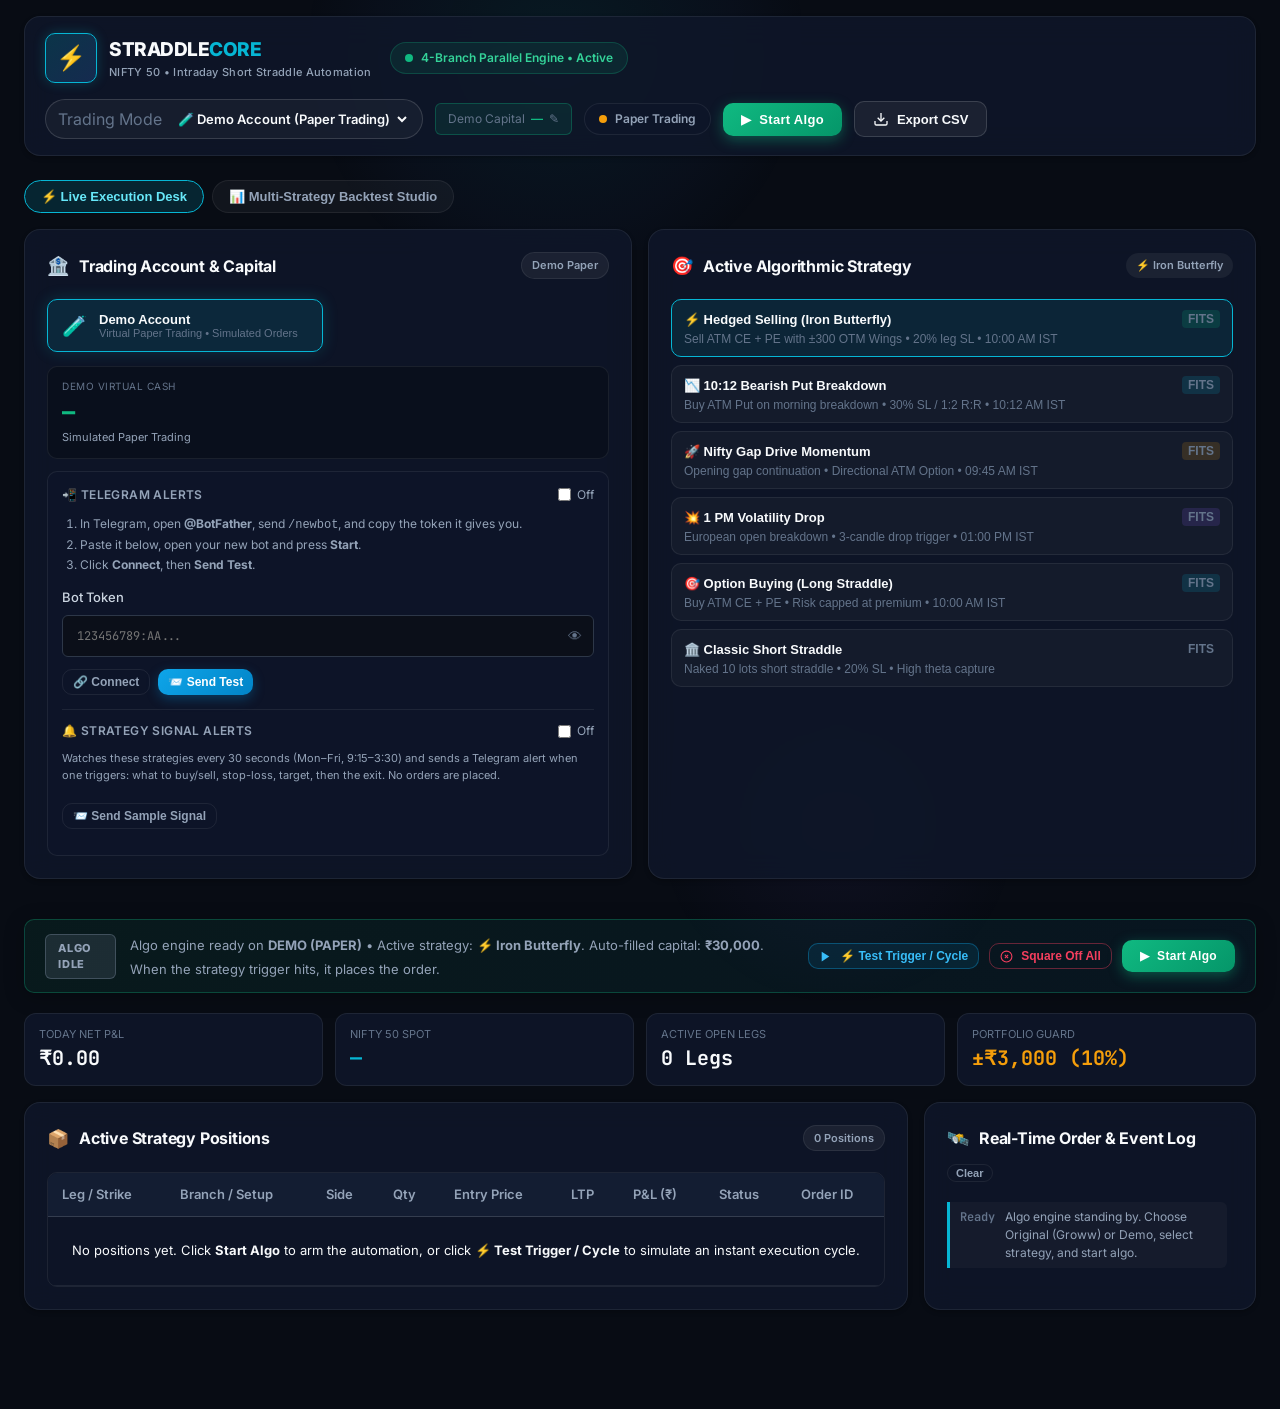
==== templates/index.html @ 5e1a2b75 "StraddleCore: backtest studio + Telegram strategy signal alerts Signal scanner checks all 6 strategi" ====
<!DOCTYPE html>
<html lang="en">
<head>
    <meta charset="UTF-8">
    <meta name="viewport" content="width=device-width, initial-scale=1.0">
    <title>NIFTY 50 Short-Premium ATM Straddle | Algorithmic Backtest Studio</title>
    <meta name="description" content="Institutional-grade backtesting studio for NIFTY 50 Short-Premium ATM Straddle with leg stop-loss, auto square-off, 15m re-entry, and ±15k portfolio P&L guard.">
    <!-- Google Fonts -->
    <link rel="preconnect" href="https://fonts.googleapis.com">
    <link rel="preconnect" href="https://fonts.gstatic.com" crossorigin>
    <link href="https://fonts.googleapis.com/css2?family=Inter:wght@300;400;500;600;700;800&family=JetBrains+Mono:wght@400;500;600;700&display=swap" rel="stylesheet">
    <!-- Plotly.js for interactive charting -->
    <script src="https://cdn.plot.ly/plotly-2.35.2.min.js"></script>
    <!-- Custom CSS -->
    <link rel="stylesheet" href="/static/css/style.css">
</head>
<body>
    <div class="app-container">
        <!-- Top Navigation -->
        <header class="app-header">
            <div class="header-left">
                <div class="logo-box">
                    <span class="logo-icon">⚡</span>
                    <div class="logo-text">
                        <span class="brand-title">STRADDLE<span class="accent-cyan">CORE</span></span>
                        <span class="brand-subtitle">NIFTY 50 • Intraday Short Straddle Automation</span>
                    </div>
                </div>
                <div class="strategy-badge">
                    <span class="status-dot pulse-green"></span>
                    <span>4-Branch Parallel Engine • Active</span>
                </div>
            </div>
            <div class="header-right">
                <div class="account-selector-wrap">
                    <span class="pill-label">Trading Mode</span>
                    <select id="account-type-select" class="account-select" onchange="onAccountTypeChange(this.value)">
                        <option value="demo" selected>🧪 Demo Account (Paper Trading)</option>
                        <!-- Real account disabled for now: backtest + Telegram signal alerts only.
                        <option value="original:groww">🟢 Original Account (Groww Live API)</option>
                        <option value="original:dhan">🔵 Original Account (Dhan Live API)</option>
                        -->
                    </select>
                </div>
                <div class="balance-pill" id="balance-pill" title="Click to edit demo capital" onclick="onBalancePillClick()">
                    <span class="pill-label" id="header-balance-label">Demo Capital</span>
                    <span class="pill-val text-success" id="header-balance-val">—</span>
                    <span class="pill-edit-icon" id="header-balance-edit">✎</span>
                    <input type="text" id="header-capital-input" class="pill-input hidden" placeholder="e.g. 50k or 1L"
                           onkeydown="onCapitalInputKey(event)" onblur="saveDemoCapital()" onclick="event.stopPropagation()">
                </div>
                <div class="broker-status-pill" id="broker-status-pill" onclick="toggleKeysDrawer()">
                    <span class="status-dot pulse-amber" id="broker-dot"></span>
                    <span id="broker-status-text">Paper Trading</span>
                </div>

                <!-- Start Algo Live Automation Button -->
                <button id="btn-toggle-algo" class="btn btn-start-algo" onclick="toggleAlgoExecution()" title="Start / Stop Real-Time Algo Automation">
                    <span id="algo-btn-icon">▶</span>
                    <span id="algo-btn-text">Start Algo</span>
                </button>
                
                <button id="export-csv-btn" class="btn btn-secondary" onclick="exportCSV()">
                    <svg width="16" height="16" viewBox="0 0 24 24" fill="none" stroke="currentColor" stroke-width="2"><path d="M21 15v4a2 2 0 0 1-2 2H5a2 2 0 0 1-2-2v-4"/><polyline points="7 10 12 15 17 10"/><line x1="12" y1="15" x2="12" y2="3"/></svg>
                    <span>Export CSV</span>
                </button>
            </div>
        </header>

        <!-- Main Content Body -->
        <main class="app-main">
            <div class="studio-tabs">
                <button class="studio-tab active" id="tab-live-desk" onclick="switchStudioTab('live')">
                    <span>⚡ Live Execution Desk</span>
                </button>
                <button class="studio-tab" id="tab-backtest-studio" onclick="switchStudioTab('backtest')">
                    <span>📊 Multi-Strategy Backtest Studio</span>
                </button>
            </div>

            <section id="live-desk-panel" class="live-desk">
                <div class="live-top-grid">
                    <!-- ACCOUNT & CAPITAL CARD -->
                    <div class="section-card live-account-card">
                        <div class="section-header">
                            <div class="section-title-wrap">
                                <span class="section-icon">🏦</span>
                                <h2 class="section-title">Trading Account & Capital</h2>
                            </div>
                            <span class="badge badge-outline" id="live-account-badge">Demo Paper</span>
                        </div>

                        <!-- Account Switcher Buttons -->
                        <div class="account-toggle-group">
                            <button type="button" class="account-toggle-btn active" id="btn-acc-demo" onclick="switchAccount('demo')">
                                <span class="toggle-icon">🧪</span>
                                <div class="toggle-text">
                                    <strong>Demo Account</strong>
                                    <small>Virtual Paper Trading • Simulated Orders</small>
                                </div>
                            </button>
                            <!-- Real account disabled for now: backtest + Telegram signal alerts only.
                            <button type="button" class="account-toggle-btn" id="btn-acc-original" onclick="switchAccount('original')">
                                <span class="toggle-icon">🟢</span>
                                <div class="toggle-text">
                                    <strong>Original Account (Groww)</strong>
                                    <small>Live API Execution • Real NSE F&O Orders</small>
                                </div>
                            </button>
                            -->
                        </div>

                        <!-- Balances & Auto-Filled Capital Row -->
                        <div class="account-balance-boxes">
                            <div class="bal-box bal-primary">
                                <span class="bal-label" id="live-bal-title">Demo Virtual Cash</span>
                                <div class="bal-val" id="live-balance-value">—</div>
                                <span class="bal-sub" id="live-bal-ucc">Simulated Paper Trading</span>
                            </div>
                            <div class="bal-box bal-secondary live-only hidden">
                                <span class="bal-label">Allocated Algo Capital</span>
                                <div class="bal-val text-cyan" id="live-capital-value">—</div>
                                <span class="bal-sub" id="live-capital-sub">Uses full demo cash</span>
                                <div class="alloc-controls">
                                    <button type="button" class="btn btn-xs btn-outline" id="btn-alloc-custom" onclick="startCustomAllocation()">✎ Custom</button>
                                    <button type="button" class="btn btn-xs btn-outline" id="btn-alloc-full" onclick="setAllocation('full')">Use Full Funds</button>
                                    <input type="text" id="alloc-custom-input" class="form-input form-input-mono alloc-input hidden" placeholder="e.g. 40k"
                                           onkeydown="onAllocInputKey(event)" onblur="saveCustomAllocation()">
                                </div>
                            </div>
                            <div class="bal-action-col">
                                <button class="btn btn-sm btn-outline live-only hidden" onclick="refreshBalance()" title="Sync live balance from Groww">
                                    <svg width="13" height="13" viewBox="0 0 24 24" fill="none" stroke="currentColor" stroke-width="2"><path d="M21.5 2v6h-6M21.34 15.57a10 10 0 1 1-.57-8.38l5.67-5.67"/></svg>
                                    <span>Sync</span>
                                </button>
                                <button class="btn btn-sm btn-outline live-only hidden" id="btn-toggle-keys" onclick="toggleKeysDrawer()" title="View or edit Groww API credentials">
                                    <span>🔑 Groww Keys</span>
                                </button>
                            </div>
                        </div>

                        <!-- Real account disabled for now: Groww / Dhan credentials box commented out.
                        Groww API Credentials Collapsible Box
                        <div id="original-keys-box" class="original-keys-box live-only hidden">
                            <div class="keys-box-header">
                                <span class="keys-title" id="live-keys-title">Groww Trading API Credentials</span>
                                <span class="badge badge-outline" id="groww-auth-badge">Not verified</span>
                            </div>
                            <div class="live-broker-switch">
                                <span class="form-label" style="margin:0;">Place orders with:</span>
                                <button type="button" class="btn btn-xs btn-outline active" id="live-broker-btn-groww" onclick="selectLiveBroker('groww')">Groww</button>
                                <button type="button" class="btn btn-xs btn-outline" id="live-broker-btn-dhan" onclick="selectLiveBroker('dhan')">Dhan</button>
                            </div>
                            <div id="live-creds-dhan" class="hidden">
                                <div class="form-group" style="margin-bottom:8px;">
                                    <label class="form-label">Dhan Client ID</label>
                                    <input type="text" id="live-dhan-client-id" class="form-input form-input-mono" placeholder="e.g. 1100000000">
                                </div>
                                <div class="form-group" style="margin-bottom:6px;">
                                    <label class="form-label">Dhan Access Token</label>
                                    <div class="input-with-action">
                                        <input type="password" id="live-dhan-token" class="form-input form-input-mono" placeholder="Paste Dhan access token">
                                        <button type="button" class="btn-toggle-eye" onclick="toggleInputMask('live-dhan-token')">👁</button>
                                    </div>
                                </div>
                                <div class="bal-sub" style="margin-bottom:10px;">Orders go to Dhan. Live prices come from your saved Groww keys (Dhan Data API is a paid add-on). The token expires daily: paste a new one each morning.</div>
                            </div>
                            <div id="live-creds-groww">
                            <div class="form-group" style="margin-bottom:8px;">
                                <label class="form-label">Groww API Key</label>
                                <div class="input-with-action">
                                    <input type="password" id="live-groww-api-key" class="form-input form-input-mono" placeholder="Paste Groww API Key">
                                    <button type="button" class="btn-toggle-eye" onclick="toggleInputMask('live-groww-api-key')">👁</button>
                                </div>
                            </div>
                            <div class="form-group" style="margin-bottom:10px;">
                                <label class="form-label">Groww API Secret</label>
                                <div class="input-with-action">
                                    <input type="password" id="live-groww-api-secret" class="form-input form-input-mono" placeholder="Paste Groww API Secret">
                                    <button type="button" class="btn-toggle-eye" onclick="toggleInputMask('live-groww-api-secret')">👁</button>
                                </div>
                            </div>
                            </div>
                            <div class="key-actions">
                                <button class="btn btn-sm btn-outline" id="btn-test-live-groww" onclick="testLiveBrokerKeys()">
                                    <svg width="12" height="12" viewBox="0 0 24 24" fill="none" stroke="currentColor" stroke-width="2"><path d="M22 11.08V12a10 10 0 1 1-5.93-9.14"/><polyline points="22 4 12 14.01 9 11.01"/></svg>
                                    <span id="btn-test-live-label">Test Groww Connection</span>
                                </button>
                                <button class="btn btn-sm btn-primary" id="btn-save-live-groww" onclick="saveLiveBrokerKeys()">
                                    <svg width="12" height="12" viewBox="0 0 24 24" fill="none" stroke="currentColor" stroke-width="2"><polyline points="20 6 9 17 4 12"/></svg>
                                    <span>Save Credentials</span>
                                </button>
                            </div>
                            <div id="broker-inline-msg" class="inline-msg"></div>
                        </div>

                        -->

                        <!-- Telegram alerts (demo and live) -->
                        <div class="original-keys-box telegram-box">
                            <div class="keys-box-header">
                                <span class="keys-title">📲 Telegram Alerts</span>
                                <label class="tg-toggle">
                                    <input type="checkbox" id="tg-enabled" onchange="saveTelegramEnabled(this.checked)">
                                    <span id="tg-enabled-label">Off</span>
                                </label>
                            </div>
                            <ol class="tg-steps">
                                <li>In Telegram, open <strong>@BotFather</strong>, send <code>/newbot</code>, and copy the token it gives you.</li>
                                <li>Paste it below, open your new bot and press <strong>Start</strong>.</li>
                                <li>Click <strong>Connect</strong>, then <strong>Send Test</strong>.</li>
                            </ol>
                            <div class="form-group" style="margin-bottom:10px;">
                                <label class="form-label">Bot Token</label>
                                <div class="input-with-action">
                                    <input type="password" id="tg-bot-token" class="form-input form-input-mono" placeholder="123456789:AA...">
                                    <button type="button" class="btn-toggle-eye" onclick="toggleInputMask('tg-bot-token')">👁</button>
                                </div>
                            </div>
                            <div class="key-actions">
                                <button class="btn btn-sm btn-outline" id="btn-tg-connect" onclick="connectTelegram()">🔗 Connect</button>
                                <button class="btn btn-sm btn-primary" id="btn-tg-test" onclick="testTelegram()">📨 Send Test</button>
                            </div>
                            <div id="tg-msg" class="inline-msg"></div>

                            <div class="signal-box">
                                <div class="keys-box-header">
                                    <span class="keys-title">🔔 Strategy Signal Alerts</span>
                                    <label class="tg-toggle">
                                        <input type="checkbox" id="sig-enabled" onchange="saveSignalSettings()">
                                        <span id="sig-enabled-label">Off</span>
                                    </label>
                                </div>
                                <div class="bal-sub" style="margin-bottom:8px;">Watches these strategies every 30 seconds (Mon–Fri, 9:15–3:30) and sends a Telegram alert when one triggers: what to buy/sell, stop-loss, target, then the exit. No orders are placed.</div>
                                <div id="sig-strategy-list" class="sig-strategy-list"></div>
                                <div class="key-actions">
                                    <button class="btn btn-sm btn-outline" onclick="sendSampleSignal()">📨 Send Sample Signal</button>
                                </div>
                                <div id="sig-msg" class="inline-msg"></div>
                            </div>
                        </div>
                    </div>

                    <!-- MULTI-STRATEGY SELECTION CARD -->
                    <div class="section-card">
                        <div class="section-header">
                            <div class="section-title-wrap">
                                <span class="section-icon">🎯</span>
                                <h2 class="section-title">Active Algorithmic Strategy</h2>
                            </div>
                            <span class="badge badge-cyan" id="live-active-strat-badge">1 Lot • ₹30,000 Capital</span>
                        </div>
                        <div class="strategy-picker">
                            <button class="strategy-pick active" data-mode="hedged_selling" onclick="selectLiveStrategy('hedged_selling')">
                                <div class="pick-top">
                                    <strong>⚡ Hedged Selling (Iron Butterfly)</strong>
                                    <span class="strat-tag tag-green">Built for ₹30k</span>
                                </div>
                                <span>Sell ATM CE + PE with ±300 OTM Wings • 20% leg SL • 10:00 AM IST</span>
                            </button>
                            <button class="strategy-pick" data-mode="nifty_10_12_put" onclick="selectLiveStrategy('nifty_10_12_put')">
                                <div class="pick-top">
                                    <strong>📉 10:12 Bearish Put Breakdown</strong>
                                    <span class="strat-tag tag-cyan">Built for ₹30k</span>
                                </div>
                                <span>Buy ATM Put on morning breakdown • 30% SL / 1:2 R:R • 10:12 AM IST</span>
                            </button>
                            <button class="strategy-pick" data-mode="nifty_gap_drive" onclick="selectLiveStrategy('nifty_gap_drive')">
                                <div class="pick-top">
                                    <strong>🚀 Nifty Gap Drive Momentum</strong>
                                    <span class="strat-tag tag-amber">Built for ₹30k</span>
                                </div>
                                <span>Opening gap continuation • Directional ATM Option • 09:45 AM IST</span>
                            </button>
                            <button class="strategy-pick" data-mode="nifty_1pm_drop" onclick="selectLiveStrategy('nifty_1pm_drop')">
                                <div class="pick-top">
                                    <strong>💥 1 PM Volatility Drop</strong>
                                    <span class="strat-tag tag-purple">Built for ₹30k</span>
                                </div>
                                <span>European open breakdown • 3-candle drop trigger • 01:00 PM IST</span>
                            </button>
                            <button class="strategy-pick" data-mode="option_buying" onclick="selectLiveStrategy('option_buying')">
                                <div class="pick-top">
                                    <strong>🎯 Option Buying (Long Straddle)</strong>
                                    <span class="strat-tag tag-cyan">Zero Margin Block</span>
                                </div>
                                <span>Buy ATM CE + PE • Risk capped at premium • 10:00 AM IST</span>
                            </button>
                            <button class="strategy-pick" data-mode="short_straddle" onclick="selectLiveStrategy('short_straddle')">
                                <div class="pick-top">
                                    <strong>🏛️ Classic Short Straddle</strong>
                                    <span class="strat-tag tag-orange">Institutional (₹5L+)</span>
                                </div>
                                <span>Naked 10 lots short straddle • 20% SL • High theta capture</span>
                            </button>
                        </div>
                    </div>
                </div>

                <!-- Live Algo Automation Execution Bar -->
                <div class="algo-execution-bar" id="algo-execution-bar">
                    <div class="algo-bar-left">
                        <span class="algo-status-badge status-idle" id="algo-status-badge">ALGO IDLE</span>
                        <div class="algo-status-desc-wrap">
                            <span class="algo-status-desc" id="algo-status-desc">
                                Algo engine ready on <strong>ORIGINAL (GROWW LIVE)</strong>. Auto-filled capital: <strong>₹30,000</strong>. When the strategy trigger hits, it places the order directly on Groww.
                            </span>
                        </div>
                    </div>
                    <div class="algo-bar-right">
                        <button class="btn btn-sm btn-outline-cyan" onclick="runPaperTestCycle()" title="Execute an instant test session to verify orders &amp; P&amp;L">
                            <svg width="13" height="13" viewBox="0 0 24 24" fill="currentColor"><polygon points="5 3 19 12 5 21 5 3"/></svg>
                            <span>⚡ Test Trigger / Cycle</span>
                        </button>
                        <button class="btn btn-sm btn-outline-danger" onclick="emergencySquareOffAll()" title="Immediately close all open positions at market price">
                            <svg width="13" height="13" viewBox="0 0 24 24" fill="none" stroke="currentColor" stroke-width="2"><circle cx="12" cy="12" r="10"/><line x1="15" y1="9" x2="9" y2="15"/><line x1="9" y1="9" x2="15" y2="15"/></svg>
                            <span>Square Off All</span>
                        </button>
                        <button class="btn btn-sm btn-start-algo" id="algo-bar-action-btn" onclick="toggleAlgoExecution()">
                            <span id="algo-bar-action-icon">▶</span>
                            <span id="algo-bar-action-text">Start Algo</span>
                        </button>
                    </div>
                </div>

                <!-- Live KPIs Row -->
                <div class="live-kpi-row">
                    <div class="live-kpi">
                        <span>Today Net P&amp;L</span>
                        <strong id="live-day-pnl">₹0.00</strong>
                    </div>
                    <div class="live-kpi">
                        <span>NIFTY 50 Spot</span>
                        <strong id="live-spot-val" class="text-cyan">—</strong>
                    </div>
                    <div class="live-kpi">
                        <span>Active Open Legs</span>
                        <strong id="live-open-count">0 Legs</strong>
                    </div>
                    <div class="live-kpi">
                        <span>Portfolio Guard</span>
                        <strong id="live-guard-val" class="text-warning">±₹3,000 (10%)</strong>
                    </div>
                </div>

                <!-- Live Positions Table & Order Event Log -->
                <div class="live-bottom-grid">
                    <div class="section-card">
                        <div class="section-header">
                            <div class="section-title-wrap">
                                <span class="section-icon">📦</span>
                                <h2 class="section-title">Active Strategy Positions</h2>
                            </div>
                            <span class="badge badge-outline" id="positions-count-badge">0 Positions</span>
                        </div>
                        <div class="table-responsive">
                            <table class="data-table">
                                <thead>
                                    <tr>
                                        <th>Leg / Strike</th>
                                        <th>Branch / Setup</th>
                                        <th>Side</th>
                                        <th>Qty</th>
                                        <th>Entry Price</th>
                                        <th>LTP</th>
                                        <th>P&amp;L (₹)</th>
                                        <th>Status</th>
                                        <th>Order ID</th>
                                    </tr>
                                </thead>
                                <tbody id="live-positions-tbody">
                                    <tr>
                                        <td colspan="9" class="text-muted" style="text-align: center; padding: 24px;">
                                            No positions yet. Click <strong>Start Algo</strong> to arm the automation, or click <strong>⚡ Test Trigger / Cycle</strong> to simulate an instant execution cycle.
                                        </td>
                                    </tr>
                                </tbody>
                            </table>
                        </div>
                    </div>

                    <div class="section-card">
                        <div class="section-header">
                            <div class="section-title-wrap">
                                <span class="section-icon">🛰️</span>
                                <h2 class="section-title">Real-Time Order &amp; Event Log</h2>
                            </div>
                            <button class="btn btn-xs btn-outline" onclick="clearLiveEvents()">Clear</button>
                        </div>
                        <div class="timeline-items" id="live-event-log">
                            <div class="timeline-item">
                                <span class="timeline-time">Ready</span>
                                <span class="timeline-desc">Algo engine standing by. Choose Original (Groww) or Demo, select strategy, and start algo.</span>
                            </div>
                        </div>
                    </div>
                </div>
            </section>

            <div id="backtest-studio-panel" class="hidden">
            <div class="backtest-toolbar">
                <div class="toolbar-strategy-select-wrap">
                    <span class="toolbar-label">Strategy:</span>
                    <select id="bt-quick-strategy" class="form-select toolbar-select" onchange="onQuickStrategySelect(this.value)">
                        <option value="hedged_selling" selected>⚡ Hedged Selling (Iron Butterfly)</option>
                        <option value="nifty_10_12_put">📉 10:12 Bearish Put Breakdown</option>
                        <option value="nifty_gap_drive">🚀 Nifty Gap Drive Momentum</option>
                        <option value="nifty_1pm_drop">💥 1 PM Volatility Drop</option>
                        <option value="option_buying">🎯 Option Buying (Long Straddle)</option>
                        <option value="short_straddle">🏛️ Classic Short Straddle</option>
                    </select>
                </div>
                <div class="toolbar-period-select-wrap">
                    <span class="toolbar-label">Period:</span>
                    <select id="bt-quick-period" class="form-select toolbar-select" onchange="onQuickPeriodSelect()">
                        <option value="1 month">1 Month (Recent 21 Days)</option>
                        <option value="3 months">3 Months (~62 Days)</option>
                        <option value="6 months">6 Months (~125 Days)</option>
                        <option value="1 year" selected>1 Year (247 Days)</option>
                        <option value="2 years">2 Years</option>
                        <option value="3 years">3 Years</option>
                    </select>
                </div>
                <button class="btn btn-primary btn-glow" onclick="runBacktest()">
                    <svg width="15" height="15" viewBox="0 0 24 24" fill="currentColor"><polygon points="5 3 19 12 5 21 5 3"/></svg>
                    <span>Run Backtest</span>
                </button>
                <button class="btn btn-outline" onclick="openConfigModal()">
                    <svg width="14" height="14" viewBox="0 0 24 24" fill="none" stroke="currentColor" stroke-width="2"><circle cx="12" cy="12" r="3"/><path d="M19.4 15a1.65 1.65 0 0 0 .33 1.82l.06.06a2 2 0 0 1-2.83 2.83l-.06-.06a1.65 1.65 0 0 0-1.82-.33 1.65 1.65 0 0 0-1 1.51V21a2 2 0 0 1-4 0v-.09A1.65 1.65 0 0 0 9 19.4a1.65 1.65 0 0 0-1.82.33l-.06.06a2 2 0 0 1-2.83-2.83l.06-.06a1.65 1.65 0 0 0 .33-1.82 1.65 1.65 0 0 0-1.51-1H3a2 2 0 0 1 0-4h.09A1.65 1.65 0 0 0 4.6 9a1.65 1.65 0 0 0-.33-1.82l-.06-.06a2 2 0 0 1 2.83-2.83l.06.06a1.65 1.65 0 0 0 1.82.33H9a1.65 1.65 0 0 0 1-1.51V3a2 2 0 0 1 4 0v.09a1.65 1.65 0 0 0 1 1.51 1.65 1.65 0 0 0 1.82-.33l.06-.06a2 2 0 0 1 2.83 2.83l-.06.06a1.65 1.65 0 0 0-.33 1.82V9a1.65 1.65 0 0 0 1.51 1H21a2 2 0 0 1 0 4h-.09a1.65 1.65 0 0 0-1.51 1Z"/></svg>
                    <span>Backtest Config</span>
                </button>
                <button class="btn btn-secondary" onclick="exportCSV()">
                    <svg width="14" height="14" viewBox="0 0 24 24" fill="none" stroke="currentColor" stroke-width="2"><path d="M21 15v4a2 2 0 0 1-2 2H5a2 2 0 0 1-2-2v-4"/><polyline points="7 10 12 15 17 10"/><line x1="12" y1="15" x2="12" y2="3"/></svg>
                    <span>Export CSV</span>
                </button>
            </div>
            <!-- Strategy Architecture Flowchart -->
            <section class="section-card architecture-section">
                <div class="section-header arch-toggle" onclick="toggleArchitecture()" title="Show / hide strategy explanation">
                    <div class="section-title-wrap">
                        <span class="section-icon">🔀</span>
                        <h2 class="section-title">Automated Multi-Branch Strategy Architecture</h2>
                    </div>
                    <span class="badge badge-outline" id="arch-toggle-label">Show ▾</span>
                </div>
                <div id="arch-body" class="hidden">
                
                <div class="flowchart-container">
                    <!-- Root Node -->
                    <div class="flow-root-node">
                        <div class="node-badge">START TRIGGER</div>
                        <div class="node-title">10:00 AM IST (Mon-Fri)</div>
                        <div class="node-desc">Underlying: NIFTY 50 Options (Current Weekly Expiry)</div>
                    </div>

                    <!-- Flow connector line -->
                    <div class="flow-connector">
                        <div class="connector-line"></div>
                        <div class="connector-branch-split"></div>
                    </div>

                    <!-- 4 Parallel Branches Grid -->
                    <div class="branches-grid">
                        <!-- Branch 1 -->
                        <div class="branch-card branch-ce">
                            <div class="branch-header">
                                <span class="branch-tag tag-ce">BRANCH 1</span>
                                <span class="branch-title">CE Leg Entry</span>
                            </div>
                            <div class="branch-body">
                                <div class="step-item">
                                    <span class="step-num">1</span>
                                    <span>Sell <strong>1 ATM CE</strong> (10 Lots)</span>
                                </div>
                                <div class="step-item">
                                    <span class="step-num">2</span>
                                    <span>Stop-Loss: <strong>20%</strong> with Auto Square-off</span>
                                </div>
                                <div class="step-item text-danger">
                                    <span class="step-num">3</span>
                                    <span>If SL Hit: <strong>Square off ALL</strong> open positions (incl. PE)</span>
                                </div>
                                <div class="step-item text-cyan">
                                    <span class="step-num">4</span>
                                    <span>Wait <strong>15 mins</strong> ➔ Re-enter 1 Lot CE & 1 Lot PE (No SL)</span>
                                </div>
                            </div>
                        </div>

                        <!-- Branch 2 -->
                        <div class="branch-card branch-pe">
                            <div class="branch-header">
                                <span class="branch-tag tag-pe">BRANCH 2</span>
                                <span class="branch-title">PE Leg Entry</span>
                            </div>
                            <div class="branch-body">
                                <div class="step-item">
                                    <span class="step-num">1</span>
                                    <span>Sell <strong>1 ATM PE</strong> (10 Lots)</span>
                                </div>
                                <div class="step-item">
                                    <span class="step-num">2</span>
                                    <span>Stop-Loss: <strong>20%</strong> with Auto Square-off</span>
                                </div>
                                <div class="step-item text-danger">
                                    <span class="step-num">3</span>
                                    <span>If SL Hit: <strong>Square off ALL</strong> open positions (incl. CE)</span>
                                </div>
                                <div class="step-item text-cyan">
                                    <span class="step-num">4</span>
                                    <span>Wait <strong>15 mins</strong> ➔ Re-enter 1 Lot PE & 1 Lot CE (No SL)</span>
                                </div>
                            </div>
                        </div>

                        <!-- Branch 3 -->
                        <div class="branch-card branch-guard">
                            <div class="branch-header">
                                <span class="branch-tag tag-guard">BRANCH 3</span>
                                <span class="branch-title">Portfolio P&L Guard</span>
                            </div>
                            <div class="branch-body">
                                <div class="step-item">
                                    <span class="step-num">1</span>
                                    <span>Continuous evaluation: <strong>Every 10 seconds</strong></span>
                                </div>
                                <div class="step-item">
                                    <span class="step-num">2</span>
                                    <span>Condition: <strong>Open Positions &gt; 0</strong></span>
                                </div>
                                <div class="step-item text-success">
                                    <span class="step-num">3</span>
                                    <span>Profit Target: <strong>&ge; +₹15,000</strong></span>
                                </div>
                                <div class="step-item text-danger">
                                    <span class="step-num">4</span>
                                    <span>Max Loss Stop: <strong>&le; −₹15,000</strong> ➔ Hard Stop & Square Off</span>
                                </div>
                            </div>
                        </div>

                        <!-- Branch 4 -->
                        <div class="branch-card branch-time">
                            <div class="branch-header">
                                <span class="branch-tag tag-time">BRANCH 4</span>
                                <span class="branch-title">EOD Time Exit</span>
                            </div>
                            <div class="branch-body">
                                <div class="step-item">
                                    <span class="step-num">1</span>
                                    <span>Continuous clock monitor</span>
                                </div>
                                <div class="step-item">
                                    <span class="step-num">2</span>
                                    <span>Mandatory Exit Time: <strong>3:25 PM IST</strong></span>
                                </div>
                                <div class="step-item">
                                    <span class="step-num">3</span>
                                    <span>Stop automation run</span>
                                </div>
                                <div class="step-item text-warning">
                                    <span class="step-num">4</span>
                                    <span>Square off any open straddle positions</span>
                                </div>
                            </div>
                        </div>
                    </div>
                </div>
                </div>
            </section>

            <!-- Loading State Bar -->
            <div id="loading-bar-container" class="loading-bar-container hidden">
                <div class="loading-content">
                    <div class="spinner"></div>
                    <div class="loading-text">
                        <strong id="loading-title">Executing Multi-Period Intraday Backtest...</strong>
                        <span id="loading-subtitle">Simulating 1-second/5-minute path, Black-Scholes Greeks, leg stop-loss triggers & re-entries</span>
                    </div>
                </div>
            </div>

            <!-- Active Backtest Metadata Overview Bar (Visible, Transparent, Understandable) -->
            <div class="active-config-banner" id="active-config-banner">
                <div class="active-config-item">
                    <span class="active-config-icon">🎯</span>
                    <div class="active-config-info">
                        <span class="active-config-label">Strategy Mode</span>
                        <strong class="active-config-value text-cyan" id="bar-mode-val">Option Buying (Long Straddle)</strong>
                    </div>
                </div>
                <div class="active-config-item">
                    <span class="active-config-icon">📅</span>
                    <div class="active-config-info">
                        <span class="active-config-label">Active Time Period</span>
                        <strong class="active-config-value" id="bar-period-val">1 Year (247 Trading Days)</strong>
                    </div>
                </div>
                <div class="active-config-item">
                    <span class="active-config-icon">💰</span>
                    <div class="active-config-info">
                        <span class="active-config-label">Configured Capital</span>
                        <strong class="active-config-value text-cyan" id="bar-capital-val">₹40,000</strong>
                    </div>
                </div>
                <div class="active-config-item">
                    <span class="active-config-icon">📊</span>
                    <div class="active-config-info">
                        <span class="active-config-label">Position Sizing</span>
                        <strong class="active-config-value" id="bar-lots-val">Auto-Sized by Capital</strong>
                    </div>
                </div>
                <div class="active-config-item">
                    <span class="active-config-icon">📈</span>
                    <div class="active-config-info">
                        <span class="active-config-label">Net Return (ROI)</span>
                        <strong class="active-config-value text-success" id="bar-roi-val">+0.0% ROI</strong>
                    </div>
                </div>
                <div class="active-config-item">
                    <span class="active-config-icon">🛡️</span>
                    <div class="active-config-info">
                        <span class="active-config-label">Strategy Guard</span>
                        <strong class="active-config-value text-warning" id="bar-guard-val">SL 20% • Target +₹4,000 • Stop -₹4,000</strong>
                    </div>
                </div>
            </div>

            <!-- KPI Summary Cards Grid -->
            <section class="kpi-grid">
                <div class="kpi-card" id="kpi-net-pnl">
                    <div class="kpi-top">
                        <span class="kpi-title">TOTAL NET P&L</span>
                        <span class="kpi-badge" id="kpi-roi-badge">+0.0% ROI</span>
                    </div>
                    <div class="kpi-value" id="val-net-pnl">₹0.00</div>
                    <div class="kpi-footer">
                        <span>Gross: <strong id="val-gross-pnl">₹0.00</strong></span>
                        <span>Charges: <strong id="val-charges">₹0.00</strong></span>
                    </div>
                </div>

                <div class="kpi-card">
                    <div class="kpi-top">
                        <span class="kpi-title">WIN RATE</span>
                        <span class="kpi-badge text-cyan" id="val-total-trades">0 Sessions</span>
                    </div>
                    <div class="kpi-value" id="val-win-rate">0.0%</div>
                    <div class="kpi-footer">
                        <span class="text-success"><strong id="val-win-days">0</strong> Win Days</span>
                        <span class="text-danger"><strong id="val-loss-days">0</strong> Loss Days</span>
                    </div>
                </div>

                <div class="kpi-card">
                    <div class="kpi-top">
                        <span class="kpi-title">PROFIT FACTOR</span>
                        <span class="kpi-badge">Risk/Reward</span>
                    </div>
                    <div class="kpi-value text-accent" id="val-profit-factor">0.00</div>
                    <div class="kpi-footer">
                        <span>Avg Win: <strong id="val-avg-win">₹0</strong></span>
                        <span>Avg Loss: <strong id="val-avg-loss">₹0</strong></span>
                    </div>
                </div>

                <div class="kpi-card">
                    <div class="kpi-top">
                        <span class="kpi-title">MAX DRAWDOWN</span>
                        <span class="kpi-badge text-danger" id="val-max-dd-pct">0.0%</span>
                    </div>
                    <div class="kpi-value text-danger" id="val-max-dd">₹0.00</div>
                    <div class="kpi-footer">
                        <span>Worst Day: <strong class="text-danger" id="val-worst-day">₹0</strong></span>
                        <span>Best Day: <strong class="text-success" id="val-best-day">₹0</strong></span>
                    </div>
                </div>

                <div class="kpi-card">
                    <div class="kpi-top">
                        <span class="kpi-title">SHARPE & SORTINO</span>
                        <span class="kpi-badge">Annualized</span>
                    </div>
                    <div class="kpi-value" id="val-sharpe">0.00</div>
                    <div class="kpi-footer">
                        <span>Sharpe: <strong id="val-sharpe-num">0.00</strong></span>
                        <span>Sortino: <strong id="val-sortino-num">0.00</strong></span>
                    </div>
                </div>

                <div class="kpi-card">
                    <div class="kpi-top">
                        <span class="kpi-title">AVG DAILY P&L</span>
                        <span class="kpi-badge">Expectancy</span>
                    </div>
                    <div class="kpi-value" id="val-avg-daily">₹0.00</div>
                    <div class="kpi-footer">
                        <span>Capital: <strong id="val-capital-used">₹5,00,000</strong></span>
                        <span>Period: <strong id="val-period-used">1 Year</strong></span>
                    </div>
                </div>
            </section>

            <!-- Branch Trigger Analytics Strip -->
            <section class="branch-stats-strip">
                <div class="strip-item">
                    <span class="strip-label">Branch 1 (CE SL Hit)</span>
                    <strong class="strip-val text-warning" id="stat-ce-sl">0 (0%)</strong>
                </div>
                <div class="strip-item">
                    <span class="strip-label">Branch 2 (PE SL Hit)</span>
                    <strong class="strip-val text-warning" id="stat-pe-sl">0 (0%)</strong>
                </div>
                <div class="strip-item">
                    <span class="strip-label">Both SLs Hit (Dual Re-entry)</span>
                    <strong class="strip-val text-danger" id="stat-both-sl">0</strong>
                </div>
                <div class="strip-item">
                    <span class="strip-label">15m Re-entries Executed</span>
                    <strong class="strip-val text-cyan" id="stat-reentry-days">0</strong>
                </div>
                <div class="strip-item">
                    <span class="strip-label">Guard Target (+₹15k)</span>
                    <strong class="strip-val text-success" id="stat-guard-target">0</strong>
                </div>
                <div class="strip-item">
                    <span class="strip-label">Guard Stop (−₹15k)</span>
                    <strong class="strip-val text-danger" id="stat-guard-stop">0</strong>
                </div>
                <div class="strip-item">
                    <span class="strip-label">Branch 4 (3:25 PM Exit)</span>
                    <strong class="strip-val text-accent" id="stat-time-exit">0</strong>
                </div>
            </section>

            <!-- Interactive Charts Section -->
            <section class="section-card charts-section">
                <div class="tabs-header">
                    <div class="tab-buttons">
                        <button id="tab-btn-equity" class="tab-btn active" onclick="switchChartTab('equity')">Cumulative Equity & Drawdown</button>
                        <button id="tab-btn-monthly" class="tab-btn" onclick="switchChartTab('monthly')">Monthly Returns Matrix (Heatmap)</button>
                        <button id="tab-btn-distribution" class="tab-btn" onclick="switchChartTab('distribution')">Daily P&L Distribution</button>
                    </div>
                    <div class="chart-controls">
                        <button class="btn btn-sm btn-outline" onclick="resetChartZoom()">Reset Zoom</button>
                    </div>
                </div>

                <div class="tab-content" id="tab-equity">
                    <div id="plotly-equity-chart" class="plotly-container"></div>
                </div>
                <div class="tab-content hidden" id="tab-monthly">
                    <div class="monthly-matrix-wrapper" id="monthly-matrix-container"></div>
                </div>
                <div class="tab-content hidden" id="tab-distribution">
                    <div id="plotly-dist-chart" class="plotly-container"></div>
                </div>
            </section>

            <!-- Detailed Trade Log Section -->
            <section class="section-card table-section">
                <div class="table-header-controls">
                    <div class="table-title-box">
                        <span class="section-icon">📋</span>
                        <h3 class="section-title">Session-by-Session Trade Execution Log</h3>
                        <span class="badge" id="trade-count-badge">0 Trades</span>
                    </div>

                    <div class="table-actions">
                        <!-- Filter Chips -->
                        <div class="filter-chips">
                            <button class="filter-chip active" data-filter="all" onclick="filterTable('all')">All</button>
                            <button class="filter-chip" data-filter="win" onclick="filterTable('win')">Wins</button>
                            <button class="filter-chip" data-filter="loss" onclick="filterTable('loss')">Losses</button>
                            <button class="filter-chip" data-filter="ce_sl" onclick="filterTable('ce_sl')">CE SL Hit</button>
                            <button class="filter-chip" data-filter="pe_sl" onclick="filterTable('pe_sl')">PE SL Hit</button>
                            <button class="filter-chip" data-filter="guard" onclick="filterTable('guard')">Guard Hit</button>
                            <button class="filter-chip" data-filter="reentry" onclick="filterTable('reentry')">Re-entries</button>
                        </div>
                        <input type="text" id="table-search" placeholder="Search by date (YYYY-MM-DD)..." oninput="searchTable(this.value)" class="search-input">
                    </div>
                </div>

                <div class="table-responsive">
                    <table class="data-table" id="trades-table">
                        <thead>
                            <tr>
                                <th onclick="toggleDateSort()" style="cursor: pointer; user-select: none;" title="Click to toggle Ascending / Descending order">
                                    Date <span id="sort-date-icon" style="font-size: 11px; color: var(--accent-cyan); font-weight: 700; margin-left: 4px;">▼ (Latest)</span>
                                </th>
                                <th>Day</th>
                                <th>Spot @ 10:00</th>
                                <th>CE Leg</th>
                                <th>PE Leg</th>
                                <th>Re-entries</th>
                                <th>Exit Reason</th>
                                <th>Gross P&L</th>
                                <th>Charges</th>
                                <th>Net P&L (₹)</th>
                                <th>Actions</th>
                            </tr>
                        </thead>
                        <tbody id="trades-tbody">
                            <!-- Populated dynamically -->
                        </tbody>
                    </table>
                </div>

                <div class="table-pagination">
                    <div class="pagination-info" id="pagination-info">Showing 0 of 0 sessions</div>
                    <div class="pagination-buttons">
                        <button class="btn btn-sm btn-outline" id="prev-page-btn" onclick="changePage(-1)">Previous</button>
                        <span id="page-num-indicator" class="page-num">1 / 1</span>
                        <button class="btn btn-sm btn-outline" id="next-page-btn" onclick="changePage(1)">Next</button>
                    </div>
                </div>
            </section>
            </div>
        </main>
    </div>

    <!-- BACKTEST CONFIGURATION MODAL (CLEAN, MINIMAL, NO QUOTAS / NO DISCLAIMERS) -->
    <div id="config-modal-overlay" class="modal-overlay hidden" onclick="handleOverlayClick(event)">
        <div class="modal-dialog modal-dialog-md" id="config-modal-dialog">
            <!-- Modal Header -->
            <div class="modal-header">
                <div>
                    <h3 class="modal-title">⚙️ Backtest Configuration</h3>
                    <div class="modal-subtitle">Lots, risk &amp; execution settings</div>
                </div>
                <button class="modal-close-btn" onclick="closeConfigModal()" title="Close">&times;</button>
            </div>

            <!-- Modal Body -->
            <div class="modal-body">
                <div class="modal-context-line" id="modal-context-line">
                    <!-- Filled by JS: strategy & period from toolbar, capital from header -->
                </div>

                <!-- 2. Out-of-sample Toggle -->
                <div class="form-group-checkbox">
                    <label class="toggle-label">
                        <input type="checkbox" id="cfg-exclude-last-30">
                        <span class="toggle-text">Exclude recent 30 days (Out-of-sample forward test)</span>
                    </label>
                </div>

                <!-- 4. Position Sizing Mode -->
                <div class="form-group">
                    <label class="form-label">Position Sizing & Lot Calculation</label>
                    <div class="radio-pill-group">
                        <label class="radio-pill">
                            <input type="radio" name="cfg-sizing-mode" value="auto_capital" checked onchange="updateCapitalPreview()">
                            <span><strong>Auto-Scale by Capital</strong> (lots sized from your capital)</span>
                        </label>
                        <label class="radio-pill">
                            <input type="radio" name="cfg-sizing-mode" value="fixed_lots" onchange="updateCapitalPreview()">
                            <span><strong>Fixed Lots Rule</strong> (Always fixed lots below)</span>
                        </label>
                    </div>
                </div>

                <!-- 5. Strategy Parameters Grid (Simple & Visible) -->
                <div class="form-grid-2">
                    <div class="form-group">
                        <label class="form-label" for="cfg-initial-lots">Lots Traded (CE & PE)</label>
                        <input type="number" id="cfg-initial-lots" class="form-input" value="1" min="1" max="100" oninput="onLotsEdited()">
                    </div>
                    <div class="form-group">
                        <label class="form-label" for="cfg-slippage">Execution Slippage (%)</label>
                        <input type="number" id="cfg-slippage" class="form-input" value="0" min="0" max="5" step="0.1" placeholder="0">
                    </div>
                    <div class="form-group">
                        <label class="form-label" for="cfg-sl-pct">Leg Stop-Loss (%)</label>
                        <input type="number" id="cfg-sl-pct" class="form-input" value="20" min="5" max="100" step="1">
                    </div>
                    <div class="form-group">
                        <label class="form-label" for="cfg-reentry-wait">Re-entry Wait (Mins)</label>
                        <input type="number" id="cfg-reentry-wait" class="form-input" value="15" min="1" max="60">
                    </div>
                    <div class="form-group">
                        <label class="form-label" for="cfg-reentry-sl-pct" title="Stop-loss on the re-entry trade. 0 = no stop-loss (old behaviour).">Re-entry Stop-Loss (%) <span class="text-muted">0 = off</span></label>
                        <input type="number" id="cfg-reentry-sl-pct" class="form-input" value="40" min="0" max="100" step="1">
                    </div>
                    <div class="form-group">
                        <label class="form-label" for="cfg-pl-target">P&L Guard Target (₹)</label>
                        <input type="number" id="cfg-pl-target" class="form-input" value="15000" step="1000">
                    </div>
                    <div class="form-group">
                        <label class="form-label" for="cfg-pl-stop">P&L Guard Stop (₹)</label>
                        <input type="number" id="cfg-pl-stop" class="form-input" value="-15000" step="1000">
                    </div>
                </div>

                <!-- Hidden inputs for engine compatibility -->
                <input type="hidden" id="cfg-lot-size" value="65">
                <input type="hidden" id="cfg-reentry-lots" value="1">

                <!-- Live Configuration Summary Banner -->
                <div class="modal-summary-card" id="modal-summary-card">
                    <div class="summary-label">Simulation Summary</div>
                    <div class="summary-text" id="modal-summary-text">
                        Running <strong>1 Year</strong> backtest with <strong>₹5,00,000</strong> capital trading <strong>10 Lots</strong> CE & PE.
                    </div>
                </div>
            </div>

            <!-- Modal Footer -->
            <div class="modal-footer">
                <button class="btn btn-secondary" onclick="closeConfigModal()">Cancel</button>
                <button class="btn btn-primary btn-glow" id="run-backtest-modal-btn" onclick="executeBacktestFromModal()">
                    <svg width="16" height="16" viewBox="0 0 24 24" fill="currentColor"><polygon points="5 3 19 12 5 21 5 3"/></svg>
                    <span>Save &amp; Run Backtest</span>
                </button>
            </div>
        </div>
    </div>

    <!-- MANUAL TRADE ALERT: shown when the algo's own entry is rejected -->
    <div id="manual-trade-overlay" class="modal-overlay hidden">
        <div class="modal-dialog modal-dialog-lg manual-trade-dialog">
            <div class="modal-header">
                <div>
                    <h3 class="modal-title">⚠ Algo entry failed: place this trade manually</h3>
                    <div class="modal-subtitle" id="manual-trade-subtitle">—</div>
                </div>
                <button class="modal-close-btn" onclick="dismissManualTrade()" title="Close">&times;</button>
            </div>
            <div class="modal-body">
                <div id="manual-trade-stuck" class="manual-trade-warn hidden"></div>
                <div style="overflow-x: auto;">
                    <table class="data-table">
                        <thead>
                            <tr><th>#</th><th>Action</th><th>Contract</th><th>Qty</th><th>Ref. Price</th><th>Stop-Loss</th></tr>
                        </thead>
                        <tbody id="manual-trade-tbody"></tbody>
                    </table>
                </div>
                <ul class="manual-trade-notes" id="manual-trade-notes"></ul>
                <div class="manual-trade-actions">
                    <button class="btn btn-sm btn-outline" onclick="dismissManualTrade()">Dismiss</button>
                </div>
            </div>
        </div>
    </div>

    <!-- DAY INTRADAY INSPECTION MODAL -->
    <div id="day-modal-overlay" class="modal-overlay hidden" onclick="handleDayOverlayClick(event)">
        <div class="modal-dialog modal-dialog-lg" id="day-modal-dialog">
            <div class="modal-header">
                <div>
                    <h3 class="modal-title" id="day-modal-title">Session Intraday Audit</h3>
                    <div class="modal-subtitle" id="day-modal-subtitle">NIFTY 50 • Full 10:00 AM to 15:25 Timeline</div>
                </div>
                <button class="modal-close-btn" onclick="closeDayModal()" title="Close">&times;</button>
            </div>
            <div class="modal-body">
                <!-- Day Summary Badges -->
                <div class="day-stats-banner" id="day-stats-banner">
                    <!-- Dynamic -->
                </div>

                <!-- Intraday PnL Chart -->
                <div class="intraday-chart-box">
                    <h4 class="box-title">Intraday P&L Trajectory (₹) & Stop Loss / Guard Thresholds</h4>
                    <div id="plotly-day-chart" style="width: 100%; height: 280px;"></div>
                </div>

                <!-- Leg Breakdown Table -->
                <div class="leg-breakdown-box">
                    <h4 class="box-title">Positions Executed in this Automation</h4>
                    <table class="data-table sub-table">
                        <thead>
                            <tr>
                                <th>Position / Leg</th>
                                <th>Branch</th>
                                <th>Quantity</th>
                                <th>Entry Premium</th>
                                <th>Exit Premium</th>
                                <th>Exit Reason</th>
                                <th>Net P&L (₹)</th>
                            </tr>
                        </thead>
                        <tbody id="day-positions-tbody">
                            <!-- Dynamic -->
                        </tbody>
                    </table>
                </div>

                <!-- Event Timeline Log -->
                <div class="timeline-box">
                    <h4 class="box-title">Chronological Automation Events</h4>
                    <div class="timeline-items" id="day-timeline-items">
                        <!-- Dynamic -->
                    </div>
                </div>
            </div>
            <div class="modal-footer">
                <button class="btn btn-secondary" onclick="closeDayModal()">Close</button>
            </div>
        </div>
    </div>

    <!-- LIVE BROKER API CONFIGURATION MODAL (Groww & Zerodha Kite) -->
    <div id="broker-modal-overlay" class="modal-overlay hidden" onclick="handleBrokerOverlayClick(event)">
        <div class="modal-dialog modal-dialog-md" id="broker-modal-dialog">
            <div class="modal-header">
                <div>
                    <h3 class="modal-title">⚡ Connect Real-Time Broker API</h3>
                    <div class="modal-subtitle">Direct Institutional Order Routing & Live Intraday Option Ticks</div>
                </div>
                <button class="modal-close-btn" onclick="closeBrokerModal()" title="Close">&times;</button>
            </div>
            <div class="modal-body">
                <!-- Broker Selection Tabs -->
                <div class="broker-tabs">
                    <button class="broker-tab-btn active" id="tab-broker-groww" onclick="switchBrokerTab('groww')">
                        <span class="broker-icon">🌱</span>
                        <div class="broker-tab-text">
                            <strong>Groww Trading API</strong>
                            <small>REST API & Live Option Quotes</small>
                        </div>
                    </button>
                    <button class="broker-tab-btn" id="tab-broker-kite" onclick="switchBrokerTab('kite')">
                        <span class="broker-icon">🪁</span>
                        <div class="broker-tab-text">
                            <strong>Zerodha Kite Connect</strong>
                            <small>Kite Connect 3.0 API & WebSockets</small>
                        </div>
                    </button>
                </div>

                <!-- Live Status Banner -->
                <div id="broker-status-alert" class="broker-alert broker-alert-idle">
                    <div class="alert-icon">⚡</div>
                    <div class="alert-info">
                        <strong id="broker-alert-title">API Authentication Ready</strong>
                        <span id="broker-alert-msg">Enter your API credentials to stream live ticks and route orders for the 4-branch straddle strategy.</span>
                    </div>
                </div>

                <!-- Groww Config Form -->
                <div id="form-broker-groww" class="broker-form-panel">
                    <div class="form-group">
                        <label class="form-label">Groww Client ID / User ID <span class="text-danger">*</span></label>
                        <input type="text" id="groww-client-id" class="form-input" placeholder="e.g. GRW1098452">
                    </div>
                    <div class="form-group">
                        <label class="form-label">Groww API Key <span class="text-danger">*</span></label>
                        <input type="text" id="groww-api-key" class="form-input" placeholder="Paste Groww API key">
                    </div>
                    <div class="form-group">
                        <label class="form-label">Groww API Secret <span class="text-danger">*</span></label>
                        <input type="password" id="groww-api-secret" class="form-input" placeholder="Paste Groww API secret">
                        <input type="hidden" id="groww-auth-token">
                    </div>
                    <div class="form-group">
                        <label class="form-label">Execution Environment</label>
                        <div class="radio-pill-group">
                            <label class="radio-pill">
                                <input type="radio" name="groww-mode" value="paper" checked>
                                <span>Paper Trading (Live Market Ticks, Simulated Fills)</span>
                            </label>
                            <label class="radio-pill">
                                <input type="radio" name="groww-mode" value="live">
                                <span class="text-warning">Live Execution (Direct NSE Order Placement)</span>
                            </label>
                        </div>
                    </div>
                </div>

                <!-- Zerodha Kite Form -->
                <div id="form-broker-kite" class="broker-form-panel hidden">
                    <div class="form-group">
                        <label class="form-label">Kite Connect API Key <span class="text-danger">*</span></label>
                        <input type="text" id="kite-api-key" class="form-input" placeholder="e.g. 7q8z9w9e9...">
                    </div>
                    <div class="form-group">
                        <label class="form-label">Kite API Secret <span class="text-danger">*</span></label>
                        <input type="password" id="kite-api-secret" class="form-input" placeholder="e.g. a1b2c3d4e5f6...">
                    </div>
                    <div class="form-group">
                        <label class="form-label">Request Token / Access Token</label>
                        <input type="password" id="kite-access-token" class="form-input" placeholder="Generated from Kite login redirect">
                    </div>
                    <div class="form-group">
                        <label class="form-label">Execution Environment</label>
                        <div class="radio-pill-group">
                            <label class="radio-pill">
                                <input type="radio" name="kite-mode" value="paper" checked>
                                <span>Paper Trading (Live Market Ticks, Simulated Fills)</span>
                            </label>
                            <label class="radio-pill">
                                <input type="radio" name="kite-mode" value="live">
                                <span class="text-warning">Live Execution (Direct NSE Order Placement)</span>
                            </label>
                        </div>
                    </div>
                </div>
            </div>

            <!-- Modal Footer -->
            <div class="modal-footer" style="justify-content: space-between;">
                <button class="btn btn-secondary" onclick="closeBrokerModal()">Cancel</button>
                <div style="display: flex; gap: 10px;">
                    <button class="btn btn-outline" id="btn-test-broker" onclick="testBrokerConnection()">
                        <svg width="14" height="14" viewBox="0 0 24 24" fill="none" stroke="currentColor" stroke-width="2"><path d="M22 11.08V12a10 10 0 1 1-5.93-9.14"/><polyline points="22 4 12 14.01 9 11.01"/></svg>
                        <span>Test Connection</span>
                    </button>
                    <button class="btn btn-primary btn-glow" id="btn-save-broker" onclick="saveBrokerConfig()">
                        <svg width="14" height="14" viewBox="0 0 24 24" fill="none" stroke="currentColor" stroke-width="2"><polyline points="20 6 9 17 4 12"/></svg>
                        <span>Save & Enable Live Automation</span>
                    </button>
                </div>
            </div>
        </div>
    </div>

    <!-- Application Script -->
    <script src="/static/js/app.js"></script>
</body>
</html>
---- static/css/style.css ----
/* ==========================================================================
   STRADDLECORE — Modern Algorithmic Trading Studio Design System
   Vanilla CSS with Glassmorphism, Neon Accents, & Custom Dark Theme
   ========================================================================== */

:root {
    --bg-base: #080c14;
    --bg-surface: #0f172a;
    --bg-surface-elevated: #162036;
    --bg-surface-hover: #1e293b;
    --bg-card: rgba(15, 23, 42, 0.85);
    
    --border-subtle: rgba(255, 255, 255, 0.07);
    --border-medium: rgba(255, 255, 255, 0.14);
    --border-focus: #06b6d4;

    --text-primary: #f8fafc;
    --text-secondary: #94a3b8;
    --text-muted: #64748b;
    
    --accent-cyan: #06b6d4;
    --accent-cyan-glow: rgba(6, 182, 212, 0.25);
    --accent-blue: #3b82f6;
    --accent-indigo: #6366f1;
    
    --color-success: #10b981;
    --color-success-bg: rgba(16, 185, 129, 0.12);
    --color-danger: #f43f5e;
    --color-danger-bg: rgba(244, 63, 94, 0.12);
    --color-warning: #f59e0b;
    --color-warning-bg: rgba(245, 158, 11, 0.12);
    --color-purple: #8b5cf6;

    --radius-sm: 6px;
    --radius-md: 10px;
    --radius-lg: 16px;
    --radius-full: 9999px;

    --shadow-sm: 0 2px 4px rgba(0,0,0,0.25);
    --shadow-md: 0 8px 24px rgba(0,0,0,0.35);
    --shadow-glow: 0 0 20px rgba(6, 182, 212, 0.25);

    --font-sans: 'Inter', -apple-system, BlinkMacSystemFont, 'Segoe UI', Roboto, sans-serif;
    --font-mono: 'JetBrains Mono', monospace;
    --transition-fast: 0.18s cubic-bezier(0.4, 0, 0.2, 1);
}

*, *::before, *::after {
    box-sizing: border-box;
    margin: 0;
    padding: 0;
}

body {
    background-color: var(--bg-base);
    color: var(--text-primary);
    font-family: var(--font-sans);
    line-height: 1.5;
    -webkit-font-smoothing: antialiased;
    overflow-x: hidden;
    min-height: 100vh;
}

/* Background Ambient Lighting */
body::before {
    content: '';
    position: fixed;
    top: -150px;
    left: 20%;
    width: 600px;
    height: 400px;
    background: radial-gradient(circle, rgba(6, 182, 212, 0.08) 0%, rgba(59, 130, 246, 0.03) 50%, transparent 70%);
    pointer-events: none;
    z-index: 0;
}

body::after {
    content: '';
    position: fixed;
    bottom: -100px;
    right: 15%;
    width: 500px;
    height: 350px;
    background: radial-gradient(circle, rgba(139, 92, 246, 0.06) 0%, transparent 60%);
    pointer-events: none;
    z-index: 0;
}

.app-container {
    position: relative;
    z-index: 1;
    max-width: 1480px;
    margin: 0 auto;
    padding: 16px 24px 60px;
}

/* ==========================================================================
   Header Component
   ========================================================================== */
.app-header {
    display: flex;
    justify-content: space-between;
    align-items: center;
    padding: 16px 20px;
    background: var(--bg-card);
    backdrop-filter: blur(16px);
    border: 1px solid var(--border-subtle);
    border-radius: var(--radius-lg);
    box-shadow: var(--shadow-sm);
    margin-bottom: 24px;
    gap: 16px;
    flex-wrap: wrap;
}

.header-left {
    display: flex;
    align-items: center;
    gap: 18px;
    flex-wrap: wrap;
}

.logo-box {
    display: flex;
    align-items: center;
    gap: 12px;
}

.logo-icon {
    font-size: 24px;
    background: linear-gradient(135deg, rgba(6,182,212,0.2), rgba(59,130,246,0.2));
    border: 1px solid var(--accent-cyan);
    padding: 6px 10px;
    border-radius: var(--radius-md);
    box-shadow: 0 0 12px var(--accent-cyan-glow);
}

.brand-title {
    font-size: 19px;
    font-weight: 800;
    letter-spacing: -0.5px;
    color: var(--text-primary);
}

.accent-cyan {
    color: var(--accent-cyan);
}

.brand-subtitle {
    display: block;
    font-size: 11px;
    font-weight: 500;
    color: var(--text-secondary);
    letter-spacing: 0.3px;
}

.strategy-badge {
    display: inline-flex;
    align-items: center;
    gap: 8px;
    background: rgba(16, 185, 129, 0.1);
    border: 1px solid rgba(16, 185, 129, 0.25);
    color: #34d399;
    padding: 6px 14px;
    border-radius: var(--radius-full);
    font-size: 12px;
    font-weight: 600;
}

.status-dot {
    width: 8px;
    height: 8px;
    border-radius: 50%;
    background: var(--color-success);
}

.pulse-green {
    box-shadow: 0 0 0 0 rgba(16, 185, 129, 0.7);
    animation: pulse 2s infinite;
}

@keyframes pulse {
    0% { transform: scale(0.95); box-shadow: 0 0 0 0 rgba(16, 185, 129, 0.7); }
    70% { transform: scale(1); box-shadow: 0 0 0 6px rgba(16, 185, 129, 0); }
    100% { transform: scale(0.95); box-shadow: 0 0 0 0 rgba(16, 185, 129, 0); }
}

.header-right {
    display: flex;
    align-items: center;
    gap: 12px;
    flex-wrap: wrap;
}

.stats-pill {
    background: rgba(255, 255, 255, 0.04);
    border: 1px solid var(--border-subtle);
    padding: 6px 12px;
    border-radius: var(--radius-sm);
    font-size: 12px;
    display: flex;
    gap: 6px;
}

.pill-label { color: var(--text-muted); }
.pill-val { font-weight: 600; color: var(--text-primary); }

/* Buttons */
.btn {
    display: inline-flex;
    align-items: center;
    gap: 8px;
    padding: 9px 18px;
    border-radius: var(--radius-md);
    font-size: 13px;
    font-weight: 600;
    cursor: pointer;
    border: none;
    transition: all var(--transition-fast);
    outline: none;
}

.btn-primary {
    background: linear-gradient(135deg, #0ea5e9, #0284c7);
    color: #ffffff;
    box-shadow: 0 4px 12px rgba(2, 132, 199, 0.35);
}

.btn-primary:hover {
    background: linear-gradient(135deg, #38bdf8, #0369a1);
    transform: translateY(-1px);
    box-shadow: 0 6px 16px rgba(2, 132, 199, 0.45);
}

.btn-glow {
    box-shadow: 0 0 16px rgba(14, 165, 233, 0.5);
}

.btn-secondary {
    background: rgba(255, 255, 255, 0.06);
    color: var(--text-primary);
    border: 1px solid var(--border-medium);
}

.btn-secondary:hover {
    background: rgba(255, 255, 255, 0.12);
    border-color: var(--text-secondary);
}

.btn-outline {
    background: transparent;
    color: var(--text-secondary);
    border: 1px solid var(--border-subtle);
}

.btn-outline:hover {
    color: var(--text-primary);
    border-color: var(--border-medium);
    background: rgba(255, 255, 255, 0.04);
}

.btn-sm {
    padding: 5px 10px;
    font-size: 12px;
}

/* ==========================================================================
   Section Cards
   ========================================================================== */
.section-card {
    background: var(--bg-card);
    backdrop-filter: blur(14px);
    border: 1px solid var(--border-subtle);
    border-radius: var(--radius-lg);
    padding: 22px;
    margin-bottom: 24px;
    box-shadow: var(--shadow-sm);
}

.section-header {
    display: flex;
    justify-content: space-between;
    align-items: center;
    margin-bottom: 20px;
    flex-wrap: wrap;
    gap: 12px;
}

.section-title-wrap {
    display: flex;
    align-items: center;
    gap: 10px;
}

.section-icon {
    font-size: 18px;
}

.section-title {
    font-size: 16px;
    font-weight: 700;
    color: var(--text-primary);
    letter-spacing: -0.2px;
}

.badge {
    padding: 4px 10px;
    border-radius: var(--radius-full);
    font-size: 11px;
    font-weight: 600;
    background: rgba(255, 255, 255, 0.06);
    color: var(--text-secondary);
}

.badge-outline {
    border: 1px solid var(--border-subtle);
}

/* ==========================================================================
   Flowchart / Parallel Branches Component
   ========================================================================== */
.architecture-section {
    border-color: rgba(6, 182, 212, 0.2);
}

.flowchart-container {
    display: flex;
    flex-direction: column;
    align-items: center;
    gap: 16px;
}

.flow-root-node {
    background: linear-gradient(135deg, #1e293b, #0f172a);
    border: 1px solid var(--accent-cyan);
    box-shadow: 0 0 16px var(--accent-cyan-glow);
    padding: 12px 28px;
    border-radius: var(--radius-md);
    text-align: center;
}

.node-badge {
    font-size: 10px;
    font-weight: 700;
    letter-spacing: 1px;
    color: var(--accent-cyan);
    margin-bottom: 2px;
}

.node-title {
    font-size: 15px;
    font-weight: 700;
    color: #ffffff;
}

.node-desc {
    font-size: 11px;
    color: var(--text-secondary);
}

.flow-connector {
    display: flex;
    flex-direction: column;
    align-items: center;
    width: 100%;
    position: relative;
    height: 24px;
}

.connector-line {
    width: 2px;
    height: 12px;
    background: var(--accent-cyan);
}

.connector-branch-split {
    width: 75%;
    height: 2px;
    background: linear-gradient(90deg, transparent, var(--accent-cyan), var(--accent-cyan), transparent);
}

.branches-grid {
    display: grid;
    grid-template-columns: repeat(4, 1fr);
    gap: 16px;
    width: 100%;
}

@media (max-width: 1100px) {
    .branches-grid { grid-template-columns: repeat(2, 1fr); }
}
@media (max-width: 650px) {
    .branches-grid { grid-template-columns: 1fr; }
}

.branch-card {
    background: rgba(22, 32, 54, 0.7);
    border: 1px solid var(--border-medium);
    border-radius: var(--radius-md);
    padding: 16px;
    position: relative;
    overflow: hidden;
    transition: transform var(--transition-fast), border-color var(--transition-fast);
}

.branch-card:hover {
    transform: translateY(-2px);
    border-color: rgba(255, 255, 255, 0.3);
}

.branch-header {
    display: flex;
    justify-content: space-between;
    align-items: center;
    margin-bottom: 12px;
    padding-bottom: 8px;
    border-bottom: 1px solid var(--border-subtle);
}

.branch-tag {
    font-size: 10px;
    font-weight: 800;
    letter-spacing: 0.5px;
    padding: 2px 8px;
    border-radius: 4px;
}

.tag-ce { background: rgba(59, 130, 246, 0.2); color: #60a5fa; border: 1px solid #3b82f6; }
.tag-pe { background: rgba(168, 85, 247, 0.2); color: #c084fc; border: 1px solid #a855f7; }
.tag-guard { background: rgba(245, 158, 11, 0.2); color: #fbbf24; border: 1px solid #f59e0b; }
.tag-time { background: rgba(16, 185, 129, 0.2); color: #34d399; border: 1px solid #10b981; }

.branch-title {
    font-size: 13px;
    font-weight: 700;
    color: var(--text-primary);
}

.branch-body {
    display: flex;
    flex-direction: column;
    gap: 8px;
    font-size: 12px;
    color: var(--text-secondary);
}

.step-item {
    display: flex;
    align-items: flex-start;
    gap: 8px;
    line-height: 1.4;
}

.step-num {
    background: rgba(255, 255, 255, 0.08);
    color: var(--text-primary);
    width: 16px;
    height: 16px;
    border-radius: 50%;
    display: inline-flex;
    align-items: center;
    justify-content: center;
    font-size: 10px;
    font-weight: 700;
    flex-shrink: 0;
    margin-top: 1px;
}

/* ==========================================================================
   KPI Summary Grid
   ========================================================================== */
.kpi-grid {
    display: grid;
    grid-template-columns: repeat(6, 1fr);
    gap: 16px;
    margin-bottom: 24px;
}

@media (max-width: 1280px) {
    .kpi-grid { grid-template-columns: repeat(3, 1fr); }
}
@media (max-width: 768px) {
    .kpi-grid { grid-template-columns: repeat(2, 1fr); }
}
@media (max-width: 480px) {
    .kpi-grid { grid-template-columns: 1fr; }
}

.kpi-card {
    background: var(--bg-card);
    border: 1px solid var(--border-subtle);
    border-radius: var(--radius-md);
    padding: 16px;
    display: flex;
    flex-direction: column;
    justify-content: space-between;
    min-height: 110px;
    transition: border-color var(--transition-fast), transform var(--transition-fast);
}

.kpi-card:hover {
    border-color: var(--border-medium);
    transform: translateY(-2px);
}

.kpi-top {
    display: flex;
    justify-content: space-between;
    align-items: center;
    margin-bottom: 6px;
}

.kpi-title {
    font-size: 11px;
    font-weight: 700;
    color: var(--text-muted);
    letter-spacing: 0.5px;
}

.kpi-badge {
    font-size: 11px;
    font-weight: 600;
    padding: 2px 6px;
    border-radius: var(--radius-sm);
    background: rgba(255, 255, 255, 0.05);
    color: var(--text-secondary);
}

.kpi-value {
    font-family: var(--font-mono);
    font-size: 22px;
    font-weight: 700;
    letter-spacing: -0.5px;
    color: var(--text-primary);
    margin-bottom: 8px;
}

.kpi-footer {
    display: flex;
    justify-content: space-between;
    font-size: 11px;
    color: var(--text-muted);
    border-top: 1px solid var(--border-subtle);
    padding-top: 6px;
}

/* Branch Stats Analytics Strip */
.branch-stats-strip {
    display: flex;
    justify-content: space-between;
    align-items: center;
    gap: 12px;
    padding: 12px 18px;
    background: rgba(15, 23, 42, 0.6);
    border: 1px solid var(--border-subtle);
    border-radius: var(--radius-md);
    margin-bottom: 24px;
    flex-wrap: wrap;
}

.strip-item {
    display: flex;
    flex-direction: column;
    gap: 2px;
}

.strip-label {
    font-size: 10px;
    font-weight: 600;
    text-transform: uppercase;
    color: var(--text-muted);
}

.strip-val {
    font-family: var(--font-mono);
    font-size: 14px;
    font-weight: 700;
}

/* ==========================================================================
   Tabs & Interactive Charts
   ========================================================================== */
.tabs-header {
    display: flex;
    justify-content: space-between;
    align-items: center;
    border-bottom: 1px solid var(--border-subtle);
    padding-bottom: 14px;
    margin-bottom: 18px;
    flex-wrap: wrap;
    gap: 12px;
}

.tab-buttons {
    display: flex;
    gap: 8px;
}

.tab-btn {
    background: transparent;
    border: 1px solid transparent;
    color: var(--text-secondary);
    padding: 8px 16px;
    border-radius: var(--radius-md);
    font-size: 13px;
    font-weight: 600;
    cursor: pointer;
    transition: all var(--transition-fast);
}

.tab-btn:hover {
    color: var(--text-primary);
    background: rgba(255, 255, 255, 0.04);
}

.tab-btn.active {
    background: rgba(6, 182, 212, 0.12);
    border-color: rgba(6, 182, 212, 0.35);
    color: var(--accent-cyan);
}

.plotly-container {
    width: 100%;
    min-height: 420px;
}

/* Monthly Matrix */
.monthly-matrix-wrapper {
    overflow-x: auto;
    padding: 10px 0;
}

.monthly-table {
    width: 100%;
    border-collapse: collapse;
    font-family: var(--font-mono);
    font-size: 12px;
    text-align: right;
}

.monthly-table th, .monthly-table td {
    padding: 10px 8px;
    border: 1px solid var(--border-subtle);
}

.monthly-table th {
    background: rgba(255, 255, 255, 0.03);
    color: var(--text-muted);
    font-weight: 600;
    text-align: center;
}

.monthly-table td.year-cell {
    font-weight: 700;
    text-align: center;
    color: var(--text-primary);
    background: rgba(255, 255, 255, 0.02);
}

.monthly-table td.total-cell {
    font-weight: 700;
}

.cell-pos { background: rgba(16, 185, 129, 0.15); color: #34d399; }
.cell-neg { background: rgba(244, 63, 94, 0.15); color: #fb7185; }
.cell-zero { color: var(--text-muted); }

/* ==========================================================================
   Trade Log Table Component
   ========================================================================== */
.table-header-controls {
    display: flex;
    justify-content: space-between;
    align-items: center;
    margin-bottom: 16px;
    flex-wrap: wrap;
    gap: 14px;
}

.table-title-box {
    display: flex;
    align-items: center;
    gap: 10px;
}

.table-actions {
    display: flex;
    align-items: center;
    gap: 12px;
    flex-wrap: wrap;
}

.filter-chips {
    display: flex;
    gap: 6px;
    flex-wrap: wrap;
}

.filter-chip {
    background: rgba(255, 255, 255, 0.04);
    border: 1px solid var(--border-subtle);
    color: var(--text-secondary);
    padding: 5px 12px;
    border-radius: var(--radius-full);
    font-size: 12px;
    cursor: pointer;
    transition: all var(--transition-fast);
}

.filter-chip:hover {
    color: var(--text-primary);
    background: rgba(255, 255, 255, 0.08);
}

.filter-chip.active {
    background: rgba(6, 182, 212, 0.15);
    border-color: var(--accent-cyan);
    color: var(--accent-cyan);
    font-weight: 600;
}

.search-input {
    background: rgba(15, 23, 42, 0.8);
    border: 1px solid var(--border-subtle);
    padding: 7px 14px;
    border-radius: var(--radius-md);
    color: var(--text-primary);
    font-size: 12px;
    width: 230px;
    outline: none;
    transition: border-color var(--transition-fast);
}

.search-input:focus {
    border-color: var(--accent-cyan);
}

.table-responsive {
    overflow-x: auto;
    border: 1px solid var(--border-subtle);
    border-radius: var(--radius-md);
}

.data-table {
    width: 100%;
    border-collapse: collapse;
    font-size: 13px;
    text-align: left;
}

.data-table th {
    background: rgba(22, 32, 54, 0.8);
    color: var(--text-secondary);
    font-weight: 600;
    padding: 12px 14px;
    border-bottom: 1px solid var(--border-medium);
    white-space: nowrap;
}

.data-table td {
    padding: 12px 14px;
    border-bottom: 1px solid var(--border-subtle);
    color: var(--text-primary);
    white-space: nowrap;
}

.data-table tbody tr {
    transition: background var(--transition-fast);
}

.data-table tbody tr:hover {
    background: rgba(255, 255, 255, 0.02);
}

.badge-tag {
    display: inline-block;
    padding: 2px 8px;
    border-radius: 4px;
    font-size: 11px;
    font-weight: 600;
}

.badge-sl { background: rgba(244, 63, 94, 0.2); color: #f43f5e; border: 1px solid rgba(244, 63, 94, 0.3); }
.badge-guard { background: rgba(245, 158, 11, 0.2); color: #f59e0b; border: 1px solid rgba(245, 158, 11, 0.3); }
.badge-time { background: rgba(16, 185, 129, 0.2); color: #10b981; border: 1px solid rgba(16, 185, 129, 0.3); }
.badge-reentry { background: rgba(6, 182, 212, 0.2); color: #06b6d4; border: 1px solid rgba(6, 182, 212, 0.3); }

.table-pagination {
    display: flex;
    justify-content: space-between;
    align-items: center;
    margin-top: 14px;
    padding: 6px 4px;
}

.pagination-info { font-size: 12px; color: var(--text-muted); }
.pagination-buttons { display: flex; align-items: center; gap: 8px; }
.page-num { font-size: 12px; color: var(--text-secondary); }

/* ==========================================================================
   MODAL COMPONENT (MATCHING USER SCREENSHOT EXACTLY)
   ========================================================================== */
.modal-overlay {
    position: fixed;
    top: 0;
    left: 0;
    width: 100vw;
    height: 100vh;
    background: rgba(0, 0, 0, 0.75);
    backdrop-filter: blur(8px);
    display: flex;
    align-items: center;
    justify-content: center;
    z-index: 1000;
    opacity: 1;
    transition: opacity 0.2s ease;
}

.modal-dialog {
    background: #111827;
    border: 1px solid #1f2937;
    border-radius: 12px;
    width: 90%;
    max-width: 580px;
    box-shadow: 0 20px 40px rgba(0, 0, 0, 0.6);
    overflow: hidden;
    animation: modalSlide 0.25s cubic-bezier(0.16, 1, 0.3, 1);
    max-height: 92vh;
    display: flex;
    flex-direction: column;
}

.modal-dialog-lg {
    max-width: 880px;
}

@keyframes modalSlide {
    from { opacity: 0; transform: translateY(16px) scale(0.97); }
    to { opacity: 1; transform: translateY(0) scale(1); }
}

.modal-header {
    display: flex;
    justify-content: space-between;
    align-items: center;
    padding: 18px 24px;
    border-bottom: 1px solid rgba(255, 255, 255, 0.07);
    flex-shrink: 0;
}

.modal-title {
    font-size: 18px;
    font-weight: 700;
    color: #ffffff;
}

.modal-subtitle {
    font-size: 12px;
    color: var(--text-muted);
    margin-top: 2px;
}

.modal-close-btn {
    background: transparent;
    border: none;
    color: #94a3b8;
    font-size: 24px;
    line-height: 1;
    cursor: pointer;
    transition: color var(--transition-fast);
}

.modal-close-btn:hover {
    color: #ffffff;
}

.modal-body {
    padding: 20px 24px;
    display: flex;
    flex-direction: column;
    gap: 18px;
    overflow-y: auto;
    flex: 1;
}

.modal-footer {
    display: flex;
    justify-content: flex-end;
    align-items: center;
    gap: 12px;
    padding: 14px 24px;
    border-top: 1px solid rgba(255, 255, 255, 0.07);
    background: rgba(0, 0, 0, 0.25);
    flex-shrink: 0;
}

/* Form Styles Matching User Image */
.form-group {
    display: flex;
    flex-direction: column;
    gap: 8px;
}

.form-label {
    font-size: 13px;
    font-weight: 500;
    color: #cbd5e1;
}

.select-wrapper {
    position: relative;
    width: 100%;
}

.form-select, .form-input {
    width: 100%;
    background: #0b0f19;
    border: 1px solid #2d3748;
    color: #f1f5f9;
    padding: 12px 14px;
    border-radius: 6px;
    font-size: 14px;
    outline: none;
    appearance: none;
    transition: border-color var(--transition-fast);
}

.form-select:focus, .form-input:focus {
    border-color: #3b82f6;
    box-shadow: 0 0 0 1px #3b82f6;
}

.select-chevron {
    position: absolute;
    right: 14px;
    top: 50%;
    transform: translateY(-50%);
    pointer-events: none;
    color: #94a3b8;
    font-size: 10px;
}

/* Info Banners (Exactly matching user screenshot) */
.info-banner {
    display: flex;
    align-items: flex-start;
    gap: 12px;
    padding: 12px 16px;
    border-radius: 6px;
    font-size: 13px;
    line-height: 1.45;
}

.info-blue {
    background: #081e36;
    border: 1px solid #0e3a64;
    color: #93c5fd;
}

.info-blue-subtle {
    background: #081a2e;
    border: 1px solid #0c2b4d;
    color: #93c5fd;
}

.info-warning {
    background: #2b1d06;
    border: 1px solid #4d330c;
    color: #fcd34d;
}

.banner-icon {
    flex-shrink: 0;
    margin-top: 1px;
}

.banner-text {
    display: flex;
    flex-direction: column;
    gap: 4px;
}

.toggle-label {
    display: inline-flex;
    align-items: center;
    gap: 8px;
    margin-top: 4px;
    font-size: 12px;
    cursor: pointer;
    color: #bfdbfe;
}

/* Advanced Accordion */
.advanced-accordion {
    background: rgba(0, 0, 0, 0.2);
    border: 1px solid var(--border-subtle);
    border-radius: var(--radius-sm);
    overflow: hidden;
}

.accordion-summary {
    padding: 12px 14px;
    font-size: 13px;
    font-weight: 600;
    color: var(--text-secondary);
    cursor: pointer;
    display: flex;
    justify-content: space-between;
    align-items: center;
    user-select: none;
}

.accordion-summary:hover {
    color: var(--text-primary);
    background: rgba(255, 255, 255, 0.02);
}

.accordion-body {
    padding: 14px;
    border-top: 1px solid var(--border-subtle);
}

.form-grid-2 {
    display: grid;
    grid-template-columns: repeat(2, 1fr);
    gap: 12px;
}

/* Loading Bar */
.loading-bar-container {
    background: rgba(6, 182, 212, 0.1);
    border: 1px solid var(--accent-cyan);
    border-radius: var(--radius-md);
    padding: 16px 20px;
    margin-bottom: 24px;
    box-shadow: 0 0 16px var(--accent-cyan-glow);
}

.loading-content {
    display: flex;
    align-items: center;
    gap: 16px;
}

.spinner {
    width: 24px;
    height: 24px;
    border: 3px solid rgba(6, 182, 212, 0.2);
    border-top-color: var(--accent-cyan);
    border-radius: 50%;
    animation: spin 0.8s linear infinite;
}

@keyframes spin {
    to { transform: rotate(360deg); }
}

.loading-text {
    display: flex;
    flex-direction: column;
}

.loading-text strong {
    font-size: 14px;
    color: #ffffff;
}

.loading-text span {
    font-size: 12px;
    color: var(--text-secondary);
}

/* Helper Utilities */
.hidden { display: none !important; }
.text-success { color: var(--color-success) !important; }
.text-danger { color: var(--color-danger) !important; }
.text-warning { color: var(--color-warning) !important; }
.text-cyan { color: var(--accent-cyan) !important; }
.text-accent { color: #38bdf8 !important; }

/* Sub-table inside Day Modal */
.sub-table th, .sub-table td {
    padding: 8px 10px;
    font-size: 12px;
}

.day-stats-banner {
    display: flex;
    gap: 12px;
    margin-bottom: 16px;
    flex-wrap: wrap;
}

.box-title {
    font-size: 13px;
    font-weight: 700;
    color: var(--text-primary);
    margin-bottom: 10px;
}

.timeline-items {
    display: flex;
    flex-direction: column;
    gap: 8px;
    max-height: 180px;
    overflow-y: auto;
    padding-right: 6px;
}

.timeline-item {
    display: flex;
    gap: 10px;
    font-size: 12px;
    padding: 6px 10px;
    background: rgba(255, 255, 255, 0.03);
    border-left: 3px solid var(--accent-cyan);
    border-radius: 0 var(--radius-sm) var(--radius-sm) 0;
}

.timeline-time {
    font-family: var(--font-mono);
    color: var(--text-muted);
    font-weight: 600;
}

.timeline-desc {
    color: var(--text-secondary);
}

/* ==========================================================================
   Live Broker API Integration (Groww & Zerodha Kite)
   ========================================================================== */
.btn-broker-live {
    background: linear-gradient(135deg, rgba(16, 185, 129, 0.18), rgba(6, 182, 212, 0.22));
    border: 1px solid rgba(16, 185, 129, 0.5);
    color: #34d399;
    font-weight: 700;
    box-shadow: 0 0 14px rgba(16, 185, 129, 0.25);
    display: inline-flex;
    align-items: center;
    gap: 8px;
    padding: 8px 16px;
    border-radius: var(--radius-md);
    cursor: pointer;
    transition: all var(--transition-fast);
}

.btn-broker-live:hover {
    background: linear-gradient(135deg, rgba(16, 185, 129, 0.3), rgba(6, 182, 212, 0.35));
    border-color: #34d399;
    color: #ffffff;
    box-shadow: 0 0 20px rgba(16, 185, 129, 0.4);
    transform: translateY(-1px);
}

.broker-status-pill {
    display: inline-flex;
    align-items: center;
    gap: 8px;
    background: rgba(15, 23, 42, 0.85);
    border: 1px solid var(--border-subtle);
    padding: 6px 14px;
    border-radius: var(--radius-full);
    font-size: 12px;
    font-weight: 600;
    color: var(--text-secondary);
    cursor: pointer;
    transition: all var(--transition-fast);
}

.broker-status-pill:hover {
    border-color: var(--accent-cyan);
    color: var(--text-primary);
}

.pulse-amber {
    box-shadow: 0 0 0 0 rgba(245, 158, 11, 0.7);
    animation: pulseAmber 2s infinite;
    background: #f59e0b;
}

@keyframes pulseAmber {
    0% { transform: scale(0.95); box-shadow: 0 0 0 0 rgba(245, 158, 11, 0.7); }
    70% { transform: scale(1); box-shadow: 0 0 0 6px rgba(245, 158, 11, 0); }
    100% { transform: scale(0.95); box-shadow: 0 0 0 0 rgba(245, 158, 11, 0); }
}

/* Broker Selection Tabs */
.broker-tabs {
    display: grid;
    grid-template-columns: 1fr 1fr;
    gap: 12px;
    margin-bottom: 18px;
}

.broker-tab-btn {
    display: flex;
    align-items: center;
    gap: 12px;
    padding: 12px 16px;
    background: var(--bg-surface);
    border: 1px solid var(--border-subtle);
    border-radius: var(--radius-md);
    cursor: pointer;
    text-align: left;
    transition: all var(--transition-fast);
    color: var(--text-secondary);
}

.broker-tab-btn:hover {
    background: rgba(255, 255, 255, 0.05);
    border-color: var(--border-focus);
}

.broker-tab-btn.active {
    background: rgba(6, 182, 212, 0.1);
    border-color: var(--accent-cyan);
    color: var(--text-primary);
    box-shadow: 0 0 14px var(--accent-cyan-glow);
}

.broker-icon {
    font-size: 24px;
}

.broker-tab-text strong {
    display: block;
    font-size: 13px;
    color: var(--text-primary);
}

.broker-tab-text small {
    display: block;
    font-size: 11px;
    color: var(--text-muted);
}

/* Broker Alert Banner */
.broker-alert {
    display: flex;
    gap: 12px;
    align-items: flex-start;
    padding: 12px 16px;
    border-radius: var(--radius-md);
    font-size: 12px;
    margin-bottom: 18px;
    border: 1px solid transparent;
}

.broker-alert-idle {
    background: rgba(14, 165, 233, 0.08);
    border-color: rgba(14, 165, 233, 0.25);
    color: var(--text-primary);
}

.broker-alert-success {
    background: rgba(16, 185, 129, 0.12);
    border-color: rgba(16, 185, 129, 0.4);
    color: #34d399;
}

.broker-alert-error {
    background: rgba(239, 68, 68, 0.12);
    border-color: rgba(239, 68, 68, 0.4);
    color: #f87171;
}

.broker-alert strong {
    display: block;
    font-size: 13px;
    margin-bottom: 2px;
}

/* Radio Pill Group */
.radio-pill-group {
    display: flex;
    flex-direction: column;
    gap: 8px;
    margin-top: 6px;
}

.radio-pill {
    display: flex;
    align-items: center;
    gap: 10px;
    background: var(--bg-surface);
    border: 1px solid var(--border-subtle);
    padding: 8px 14px;
    border-radius: var(--radius-md);
    cursor: pointer;
    font-size: 12px;
    transition: all var(--transition-fast);
}

.radio-pill:hover {
    border-color: var(--border-focus);
}

.radio-pill input[type="radio"] {
    accent-color: var(--accent-cyan);
}

.modal-dialog-md {
    max-width: 580px;
}

/* Active Backtest Overview Banner */
.active-config-banner {
    display: grid;
    grid-template-columns: repeat(auto-fit, minmax(200px, 1fr));
    gap: 14px;
    background: linear-gradient(135deg, rgba(15, 23, 42, 0.75) 0%, rgba(30, 41, 59, 0.55) 100%);
    border: 1px solid rgba(56, 189, 248, 0.25);
    border-radius: var(--radius-md);
    padding: 16px 20px;
    margin-bottom: 20px;
    box-shadow: 0 4px 20px rgba(0, 0, 0, 0.35);
}

.active-config-item {
    display: flex;
    align-items: center;
    gap: 12px;
}

.active-config-icon {
    font-size: 20px;
    display: flex;
    align-items: center;
    justify-content: center;
    width: 38px;
    height: 38px;
    background: rgba(255, 255, 255, 0.04);
    border: 1px solid rgba(255, 255, 255, 0.08);
    border-radius: var(--radius-sm);
}

.active-config-info {
    display: flex;
    flex-direction: column;
    gap: 2px;
}

.active-config-label {
    font-size: 11px;
    text-transform: uppercase;
    letter-spacing: 0.05em;
    color: var(--text-muted);
}

.active-config-value {
    font-size: 14px;
    font-weight: 700;
    color: var(--text-primary);
    font-family: var(--font-mono);
}

/* Capital Quick Presets */
.capital-presets {
    display: flex;
    flex-wrap: wrap;
    gap: 8px;
    margin-top: 8px;
}

.preset-btn {
    background: rgba(255, 255, 255, 0.05);
    border: 1px solid rgba(255, 255, 255, 0.12);
    color: var(--text-secondary);
    padding: 5px 12px;
    border-radius: var(--radius-full);
    font-size: 12px;
    font-weight: 600;
    cursor: pointer;
    transition: all 0.2s ease;
}

.preset-btn:hover {
    background: rgba(56, 189, 248, 0.15);
    border-color: rgba(56, 189, 248, 0.4);
    color: var(--accent-cyan);
}

.preset-btn.active {
    background: rgba(6, 182, 212, 0.2);
    border-color: var(--accent-cyan);
    color: var(--accent-cyan);
}

/* Capital Preview Helper Hint */
.capital-preview-hint {
    margin-top: 8px;
    font-size: 12px;
    color: var(--text-secondary);
    background: rgba(255, 255, 255, 0.03);
    padding: 7px 12px;
    border-radius: var(--radius-sm);
    border-left: 3px solid var(--accent-cyan);
}

/* Modal Simulation Summary Card */
.modal-summary-card {
    background: rgba(6, 182, 212, 0.08);
    border: 1px solid rgba(6, 182, 212, 0.25);
    border-radius: var(--radius-sm);
    padding: 12px 14px;
    margin-top: 14px;
}

.modal-summary-card .summary-label {
    font-size: 11px;
    font-weight: 700;
    text-transform: uppercase;
    color: var(--accent-cyan);
    margin-bottom: 4px;
}

.modal-summary-card .summary-text {
    font-size: 13px;
    color: var(--text-primary);
    line-height: 1.4;
}

.form-group-checkbox {
    margin-bottom: 14px;
}

/* Strategy Mode Cards */
.strategy-mode-cards {
    display: flex;
    flex-direction: column;
    gap: 10px;
    margin-top: 6px;
}

.strategy-mode-card {
    display: flex;
    align-items: flex-start;
    gap: 12px;
    padding: 12px 14px;
    border-radius: var(--radius-sm);
    border: 1px solid rgba(255, 255, 255, 0.1);
    background: rgba(255, 255, 255, 0.02);
    cursor: pointer;
    transition: all 0.2s ease;
}

.strategy-mode-card:hover {
    border-color: rgba(56, 189, 248, 0.35);
    background: rgba(56, 189, 248, 0.04);
}

.strategy-mode-card.active {
    border-color: var(--accent-cyan);
    background: rgba(6, 182, 212, 0.08);
    box-shadow: 0 0 15px rgba(6, 182, 212, 0.12);
}

.strategy-mode-card input[type="radio"] {
    margin-top: 4px;
    accent-color: var(--accent-cyan);
    cursor: pointer;
}

.mode-card-content {
    flex: 1;
    display: flex;
    flex-direction: column;
    gap: 3px;
}

.mode-card-header {
    display: flex;
    justify-content: space-between;
    align-items: center;
    margin-bottom: 2px;
}

.mode-card-badge {
    font-size: 10px;
    font-weight: 800;
    letter-spacing: 0.5px;
    padding: 2px 7px;
    border-radius: 4px;
    text-transform: uppercase;
}

.badge-buy {
    background: rgba(16, 185, 129, 0.2);
    color: #34d399;
    border: 1px solid rgba(16, 185, 129, 0.35);
}

.badge-hedge {
    background: rgba(245, 158, 11, 0.2);
    color: #fbbf24;
    border: 1px solid rgba(245, 158, 11, 0.35);
}

.badge-sell {
    background: rgba(168, 85, 247, 0.2);
    color: #c084fc;
    border: 1px solid rgba(168, 85, 247, 0.35);
}

.mode-card-subbadge {
    font-size: 11px;
    font-weight: 600;
}

.mode-card-title {
    font-size: 13px;
    font-weight: 700;
    color: var(--text-primary);
}

.mode-card-desc {
    font-size: 11.5px;
    color: var(--text-muted);
    line-height: 1.4;
}

/* Algo Controller Button & Banner */
.btn-start-algo {
    background: linear-gradient(135deg, #10b981, #059669);
    color: #ffffff;
    box-shadow: 0 4px 14px rgba(16, 185, 129, 0.4);
    font-weight: 700;
    letter-spacing: 0.3px;
    padding: 9px 18px;
}

.btn-start-algo:hover {
    background: linear-gradient(135deg, #34d399, #047857);
    transform: translateY(-1px);
    box-shadow: 0 6px 18px rgba(16, 185, 129, 0.5);
}

.btn-stop-algo {
    background: linear-gradient(135deg, #ef4444, #b91c1c);
    color: #ffffff;
    box-shadow: 0 4px 14px rgba(239, 68, 68, 0.4);
    font-weight: 700;
}

.btn-stop-algo:hover {
    background: linear-gradient(135deg, #f87171, #991b1b);
}

.algo-execution-bar {
    display: flex;
    align-items: center;
    justify-content: space-between;
    background: linear-gradient(90deg, rgba(16, 185, 129, 0.08) 0%, rgba(14, 165, 233, 0.06) 100%);
    border: 1px solid rgba(16, 185, 129, 0.3);
    border-radius: var(--radius-md);
    padding: 12px 20px;
    margin-bottom: 20px;
    gap: 16px;
    flex-wrap: wrap;
    box-shadow: 0 4px 20px rgba(0, 0, 0, 0.25);
}

.algo-bar-left {
    display: flex;
    align-items: center;
    gap: 14px;
    flex: 1;
    min-width: 280px;
}

.algo-status-badge {
    padding: 5px 12px;
    border-radius: 6px;
    font-size: 11px;
    font-weight: 800;
    letter-spacing: 0.8px;
    text-transform: uppercase;
    display: inline-flex;
    align-items: center;
    gap: 6px;
}

.algo-status-badge.status-idle {
    background: rgba(148, 163, 184, 0.15);
    color: #94a3b8;
    border: 1px solid rgba(148, 163, 184, 0.3);
}

.algo-status-badge.status-armed {
    background: rgba(245, 158, 11, 0.2);
    color: #fbbf24;
    border: 1px solid rgba(245, 158, 11, 0.4);
    box-shadow: 0 0 10px rgba(245, 158, 11, 0.25);
}

.algo-status-badge.status-running {
    background: rgba(16, 185, 129, 0.25);
    color: #34d399;
    border: 1px solid rgba(16, 185, 129, 0.5);
    box-shadow: 0 0 12px rgba(16, 185, 129, 0.35);
}

.manual-trade-dialog { border-color: rgba(244, 63, 94, 0.5); }
.manual-trade-warn {
    background: rgba(244, 63, 94, 0.15);
    border: 1px solid rgba(244, 63, 94, 0.5);
    color: #fb7185;
    border-radius: var(--radius-md);
    padding: 10px 12px;
    margin-bottom: 12px;
    font-weight: 600;
}
.manual-trade-notes {
    margin: 14px 0 0;
    padding-left: 18px;
    font-size: 13px;
    color: var(--text-secondary);
    line-height: 1.7;
}
.manual-trade-actions {
    display: flex;
    justify-content: flex-end;
    margin-top: 14px;
}

.algo-status-badge.status-error {
    background: rgba(244, 63, 94, 0.2);
    color: #fb7185;
    border: 1px solid rgba(244, 63, 94, 0.5);
    box-shadow: 0 0 12px rgba(244, 63, 94, 0.3);
}

.algo-status-desc {
    font-size: 13px;
    color: var(--text-secondary);
    line-height: 1.4;
}

.algo-bar-right {
    display: flex;
    align-items: center;
    gap: 10px;
}

.btn-outline-cyan {
    background: rgba(14, 165, 233, 0.1);
    color: #38bdf8;
    border: 1px solid rgba(14, 165, 233, 0.35);
    font-weight: 600;
}

.btn-outline-cyan:hover {
    background: rgba(14, 165, 233, 0.2);
    border-color: #38bdf8;
}

.account-switch {
    display: flex;
    align-items: center;
    gap: 8px;
    background: rgba(255, 255, 255, 0.04);
    border: 1px solid var(--border-medium);
    padding: 4px 10px 4px 12px;
    border-radius: var(--radius-md);
}

.account-select {
    background: var(--bg-surface-elevated);
    color: var(--text-primary);
    border: none;
    font-family: var(--font-sans);
    font-size: 13px;
    font-weight: 600;
    padding: 6px 4px;
    outline: none;
    cursor: pointer;
}

.balance-pill {
    background: rgba(16, 185, 129, 0.1);
    border: 1px solid rgba(16, 185, 129, 0.3);
    padding: 6px 12px;
    border-radius: var(--radius-sm);
    font-size: 12px;
}
.balance-pill { cursor: pointer; display: inline-flex; align-items: center; gap: 6px; }
.balance-pill:hover { border-color: rgba(16, 185, 129, 0.6); }
.pill-edit-icon { color: var(--text-muted); font-size: 12px; }
.pill-input {
    width: 110px;
    background: rgba(15, 23, 42, 0.8);
    border: 1px solid rgba(16, 185, 129, 0.6);
    border-radius: 4px;
    color: var(--text-primary);
    font-size: 12px;
    padding: 2px 6px;
    outline: none;
}

.modal-context-line {
    background: rgba(15, 23, 42, 0.6);
    border: 1px solid var(--border-subtle);
    border-radius: var(--radius-md);
    padding: 10px 12px;
    font-size: 12px;
    margin-bottom: 14px;
    line-height: 1.5;
}

.studio-tabs {
    display: flex;
    gap: 8px;
    margin-bottom: 16px;
}

.studio-tab {
    background: rgba(255,255,255,0.04);
    border: 1px solid var(--border-subtle);
    color: var(--text-secondary);
    padding: 8px 16px;
    border-radius: 999px;
    cursor: pointer;
    font-weight: 600;
    font-size: 13px;
}

.studio-tab.active {
    background: rgba(6, 182, 212, 0.15);
    border-color: var(--accent-cyan);
    color: #67e8f9;
}

.live-top-grid,
.live-bottom-grid {
    display: grid;
    grid-template-columns: 1fr 1fr;
    gap: 16px;
    margin-bottom: 16px;
}

.live-help, .muted-label, .inline-msg {
    font-size: 13px;
    color: var(--text-secondary);
    margin-bottom: 12px;
}

.muted-label {
    font-size: 11px;
    text-transform: uppercase;
    letter-spacing: 0.4px;
    margin-bottom: 4px;
}

.live-balance-row {
    display: flex;
    justify-content: space-between;
    align-items: flex-end;
    gap: 12px;
    margin-bottom: 14px;
}

.live-balance-value {
    font-size: 28px;
    font-weight: 800;
    font-family: var(--font-mono);
    color: var(--color-success);
}

.original-keys-box {
    border-top: 1px solid var(--border-subtle);
    padding-top: 12px;
}

.key-actions {
    display: flex;
    gap: 8px;
    margin-top: 12px;
}

.inline-msg.ok { color: var(--color-success); }
.inline-msg.err { color: var(--color-danger); }

.strategy-picker {
    display: grid;
    gap: 8px;
}

.strategy-pick {
    text-align: left;
    background: rgba(255,255,255,0.03);
    border: 1px solid var(--border-subtle);
    color: var(--text-primary);
    padding: 10px 12px;
    border-radius: 10px;
    cursor: pointer;
}

.strategy-pick strong { display: block; font-size: 13px; }
.strategy-pick span { font-size: 12px; color: var(--text-muted); }
.strategy-pick.active {
    border-color: var(--accent-cyan);
    background: rgba(6, 182, 212, 0.1);
}
.strategy-pick.running {
    border-color: var(--color-success);
    background: rgba(16, 185, 129, 0.1);
    position: relative;
}
.strategy-pick.running::after {
    content: '● RUNNING';
    position: absolute;
    right: 12px;
    bottom: 10px;
    font-size: 10px;
    font-weight: 700;
    letter-spacing: 0.5px;
    color: var(--color-success);
}
.strategy-pick.locked {
    opacity: 0.4;
    cursor: not-allowed;
}
.strategy-pick.coming-soon,
.strategy-pick:disabled {
    opacity: 0.45;
    cursor: not-allowed;
}

.live-kpi-row {
    display: grid;
    grid-template-columns: repeat(4, 1fr);
    gap: 12px;
    margin-bottom: 16px;
}

.live-kpi {
    background: var(--bg-card);
    border: 1px solid var(--border-subtle);
    border-radius: 12px;
    padding: 12px 14px;
}

.live-kpi span {
    display: block;
    font-size: 11px;
    color: var(--text-muted);
    text-transform: uppercase;
}

.live-kpi strong {
    font-size: 20px;
    font-family: var(--font-mono);
}

.backtest-toolbar {
    display: flex;
    gap: 10px;
    align-items: center;
    flex-wrap: wrap;
    margin-bottom: 16px;
    background: var(--bg-card);
    border: 1px solid var(--border-subtle);
    padding: 10px 14px;
    border-radius: var(--radius-md);
}

/* Account Switcher Component */
.account-selector-wrap {
    display: flex;
    align-items: center;
    gap: 8px;
    background: rgba(255, 255, 255, 0.04);
    border: 1px solid var(--border-medium);
    border-radius: var(--radius-full);
    padding: 4px 12px;
}
.account-selector-wrap .account-select {
    background: transparent;
    border: none;
    color: var(--text-primary);
    font-size: 13px;
    font-weight: 600;
    cursor: pointer;
    outline: none;
}
.account-selector-wrap .account-select option {
    background: var(--bg-surface-elevated);
    color: var(--text-primary);
}
.account-toggle-group {
    display: grid;
    grid-template-columns: 1fr 1fr;
    gap: 10px;
    margin-bottom: 14px;
}
.account-toggle-btn {
    display: flex;
    align-items: center;
    gap: 12px;
    background: rgba(255, 255, 255, 0.03);
    border: 1px solid var(--border-medium);
    border-radius: var(--radius-md);
    padding: 12px 14px;
    color: var(--text-primary);
    cursor: pointer;
    text-align: left;
    transition: all var(--transition-fast);
}
.account-toggle-btn:hover {
    background: rgba(255, 255, 255, 0.06);
    border-color: var(--border-focus);
}
.account-toggle-btn.active {
    background: rgba(6, 182, 212, 0.12);
    border-color: var(--accent-cyan);
    box-shadow: 0 0 16px rgba(6, 182, 212, 0.2);
}
.account-toggle-btn .toggle-icon {
    font-size: 20px;
}
.account-toggle-btn strong {
    display: block;
    font-size: 13px;
    font-weight: 700;
}
.account-toggle-btn small {
    display: block;
    font-size: 11px;
    color: var(--text-muted);
}

/* Account Balances Grid */
.account-balance-boxes {
    display: flex;
    gap: 12px;
    align-items: stretch;
    background: rgba(0, 0, 0, 0.25);
    border: 1px solid var(--border-subtle);
    border-radius: var(--radius-md);
    padding: 12px 14px;
    margin-bottom: 12px;
}
.bal-box {
    flex: 1;
}
.bal-label {
    display: block;
    font-size: 10px;
    text-transform: uppercase;
    letter-spacing: 0.5px;
    color: var(--text-muted);
    margin-bottom: 2px;
}
.bal-val {
    font-size: 22px;
    font-weight: 800;
    font-family: var(--font-mono);
    color: var(--color-success);
}
.bal-sub {
    display: block;
    font-size: 11px;
    color: var(--text-secondary);
}
.telegram-box { margin-top: 12px; }
.signal-box {
    margin-top: 14px;
    padding-top: 12px;
    border-top: 1px solid var(--border-subtle);
}
.sig-strategy-list { display: flex; flex-direction: column; gap: 4px; margin-bottom: 10px; }
.sig-row {
    display: grid;
    grid-template-columns: auto 1fr auto;
    align-items: center;
    gap: 2px 8px;
    font-size: 12px;
    cursor: pointer;
}
.sig-row small {
    grid-column: 2 / 4;
    color: var(--text-secondary);
    font-size: 11px;
    overflow: hidden;
    text-overflow: ellipsis;
    white-space: nowrap;
}
.sig-status { color: var(--text-secondary); white-space: nowrap; }
.tg-steps {
    margin: 0 0 12px;
    padding-left: 18px;
    font-size: 12px;
    color: var(--text-secondary);
    line-height: 1.7;
}
.tg-toggle {
    display: flex;
    align-items: center;
    gap: 6px;
    font-size: 12px;
    color: var(--text-secondary);
    cursor: pointer;
}
.live-broker-switch {
    display: flex;
    align-items: center;
    gap: 6px;
    margin-bottom: 12px;
}
.live-broker-switch .btn.active {
    border-color: var(--accent-cyan);
    color: var(--accent-cyan);
}
.alloc-controls {
    display: flex;
    flex-wrap: wrap;
    align-items: center;
    gap: 6px;
    margin-top: 8px;
}
.alloc-controls .btn.active {
    border-color: var(--accent-cyan);
    color: var(--accent-cyan);
}
.alloc-input {
    width: 120px;
    padding: 4px 8px;
    font-size: 12px;
}
.bal-action-col {
    display: flex;
    flex-direction: column;
    justify-content: center;
    gap: 6px;
}

/* Groww Keys Collapsible Drawer */
.original-keys-box {
    background: rgba(15, 23, 42, 0.6);
    border: 1px solid var(--border-subtle);
    border-radius: var(--radius-md);
    padding: 14px;
    margin-top: 10px;
    transition: all 0.2s ease;
}
.original-keys-box.collapsed {
    display: none;
}

.keys-box-header {
    display: flex;
    justify-content: space-between;
    align-items: center;
    margin-bottom: 10px;
}
.keys-title {
    font-size: 12px;
    font-weight: 600;
    text-transform: uppercase;
    letter-spacing: 0.4px;
    color: var(--text-secondary);
}
.input-with-action {
    position: relative;
    display: flex;
    align-items: center;
}
.form-input-mono {
    font-family: var(--font-mono);
    font-size: 12px;
    padding-right: 38px;
}
.btn-toggle-eye {
    position: absolute;
    right: 8px;
    background: none;
    border: none;
    color: var(--text-muted);
    cursor: pointer;
    padding: 4px;
    font-size: 14px;
}
.btn-toggle-eye:hover {
    color: var(--text-primary);
}

/* Strategy Pick Tags */
.pick-top {
    display: flex;
    justify-content: space-between;
    align-items: center;
    margin-bottom: 3px;
}
.strat-tag {
    font-size: 10px;
    font-weight: 700;
    padding: 2px 6px;
    border-radius: 4px;
    text-transform: uppercase;
}
.tag-green { background: rgba(16, 185, 129, 0.15); color: #34d399; }
.tag-cyan { background: rgba(6, 182, 212, 0.15); color: #67e8f9; }
.tag-amber { background: rgba(245, 158, 11, 0.15); color: #fbbf24; }
.tag-purple { background: rgba(139, 92, 246, 0.15); color: #c084fc; }
.tag-orange { background: rgba(249, 115, 22, 0.15); color: #fb923c; }

/* Quick Backtest Toolbar */
.toolbar-strategy-select-wrap, .toolbar-period-select-wrap {
    display: flex;
    align-items: center;
    gap: 8px;
}
.toolbar-label {
    font-size: 11px;
    font-weight: 700;
    color: var(--text-muted);
    text-transform: uppercase;
    letter-spacing: 0.4px;
}
.toolbar-select {
    padding: 7px 12px;
    font-size: 13px;
    background: rgba(15, 23, 42, 0.9);
    border: 1px solid var(--border-medium);
    border-radius: var(--radius-sm);
    color: var(--text-primary);
}
.btn-outline-danger {
    background: transparent;
    border: 1px solid rgba(244, 63, 94, 0.4);
    color: var(--color-danger);
}
.btn-outline-danger:hover {
    background: rgba(244, 63, 94, 0.15);
    border-color: var(--color-danger);
}
.btn-xs {
    padding: 2px 8px;
    font-size: 11px;
}

@media (max-width: 980px) {
    .live-top-grid, .live-bottom-grid, .live-kpi-row, .account-toggle-group, .account-balance-boxes {
        grid-template-columns: 1fr;
        flex-direction: column;
    }
}


/* Collapsible strategy architecture panel */
.arch-toggle { cursor: pointer; user-select: none; }
.architecture-section:has(#arch-body.hidden) .arch-toggle { margin-bottom: 0; }

/* Plain-English explanation row under each trade */
.data-table tr.trade-story-row td {
    padding-top: 0;
    padding-bottom: 14px;
    font-size: 12px;
    line-height: 1.6;
    color: var(--text-muted);
    white-space: normal;
}
.data-table tr:has(+ tr.trade-story-row) td { border-bottom: none; }
.story-label { color: var(--text-primary); font-weight: 600; margin-right: 4px; }
/* Keep the explanation inside the visible part of the horizontally scrolling table. */
.table-responsive:has(#trades-table) { container-type: inline-size; }
.trade-story-row .story-text {
    position: sticky;
    left: 16px;
    max-width: calc(100cqw - 48px);
}
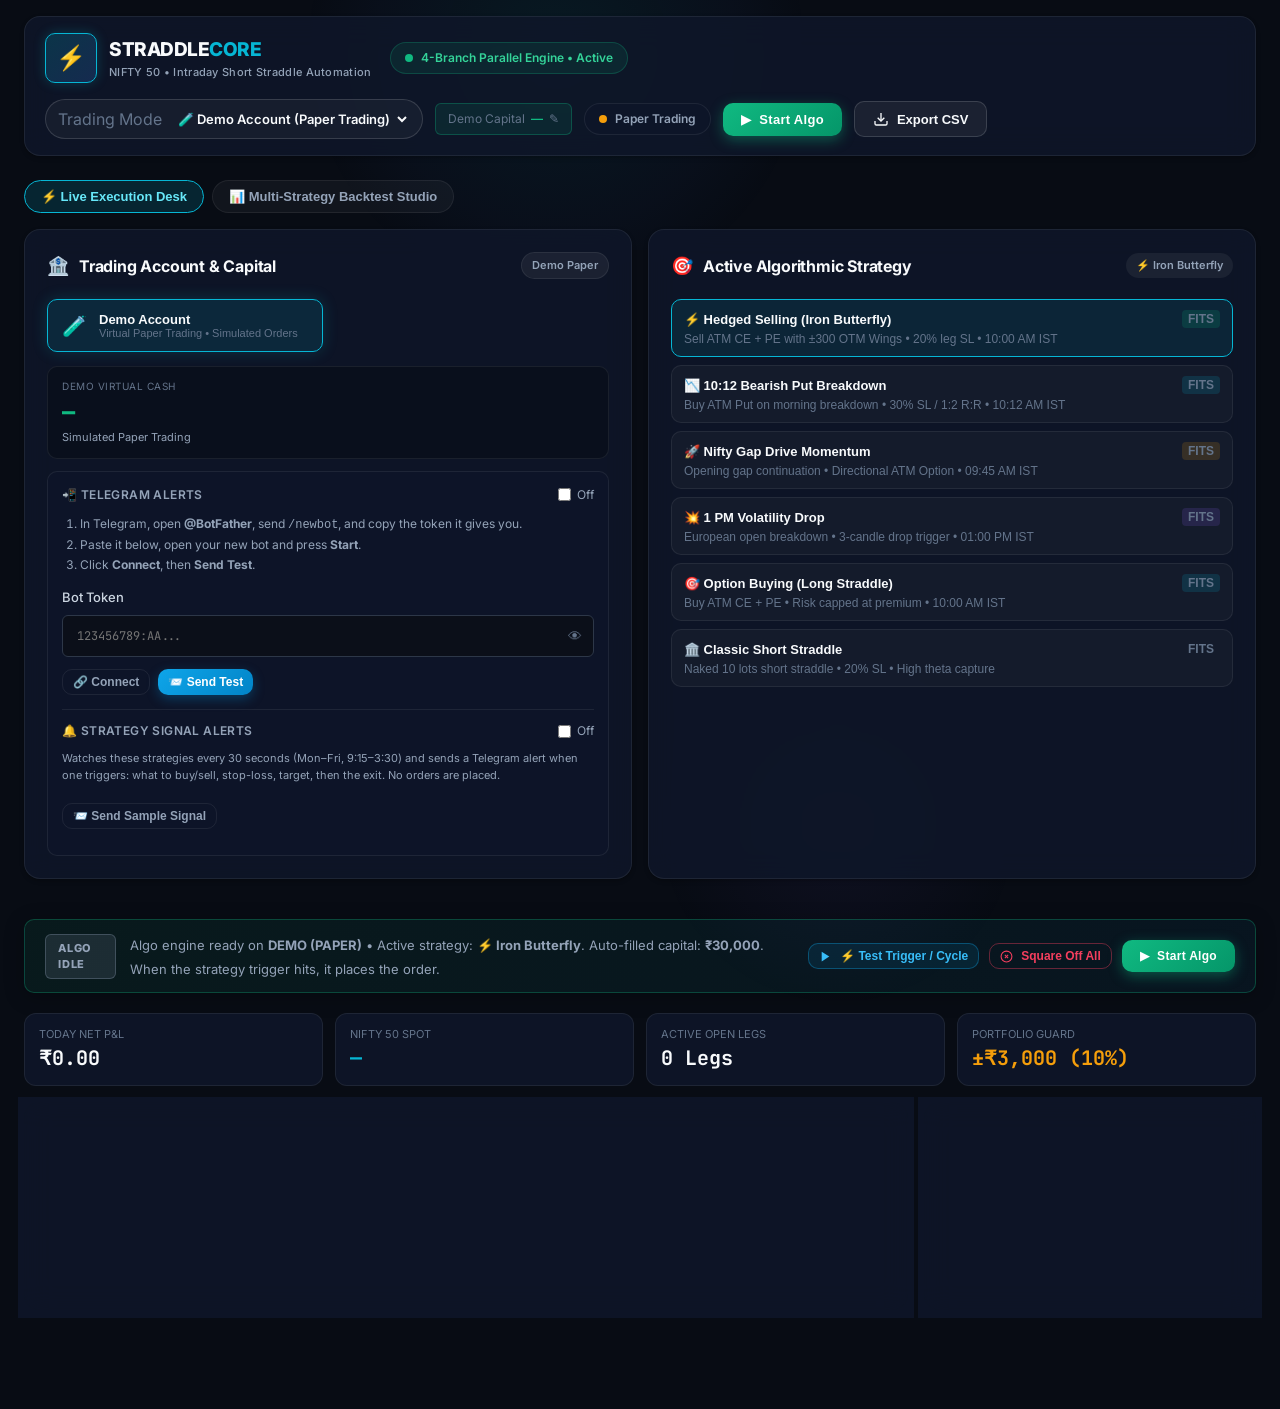
==== commit 2edd44ad: "Telegram box: show compact 'Connected' line once linked Co-Authored-By: Claude Opus 5.5 <noreply@ant" ====
--- a/templates/index.html
+++ b/templates/index.html
@@ -205,6 +205,14 @@
                                     <span id="tg-enabled-label">Off</span>
                                 </label>
                             </div>
+                            <div id="tg-connected" class="tg-connected hidden">
+                                <span>✅ Connected to <strong id="tg-chat-name">your chat</strong></span>
+                                <div class="key-actions" style="margin:0;">
+                                    <button class="btn btn-sm btn-primary" onclick="testTelegram()">📨 Send Test</button>
+                                    <button class="btn btn-sm btn-outline" onclick="showTelegramSetup(true)">Change bot</button>
+                                </div>
+                            </div>
+                            <div id="tg-setup">
                             <ol class="tg-steps">
                                 <li>In Telegram, open <strong>@BotFather</strong>, send <code>/newbot</code>, and copy the token it gives you.</li>
                                 <li>Paste it below, open your new bot and press <strong>Start</strong>.</li>
@@ -220,6 +228,7 @@
                             <div class="key-actions">
                                 <button class="btn btn-sm btn-outline" id="btn-tg-connect" onclick="connectTelegram()">🔗 Connect</button>
                                 <button class="btn btn-sm btn-primary" id="btn-tg-test" onclick="testTelegram()">📨 Send Test</button>
+                            </div>
                             </div>
                             <div id="tg-msg" class="inline-msg"></div>
 
--- a/static/css/style.css
+++ b/static/css/style.css
@@ -1963,6 +1963,14 @@
     color: var(--text-secondary);
 }
 .telegram-box { margin-top: 12px; }
+.tg-connected {
+    display: flex;
+    align-items: center;
+    justify-content: space-between;
+    flex-wrap: wrap;
+    gap: 8px;
+    font-size: 13px;
+}
 .signal-box {
     margin-top: 14px;
     padding-top: 12px;
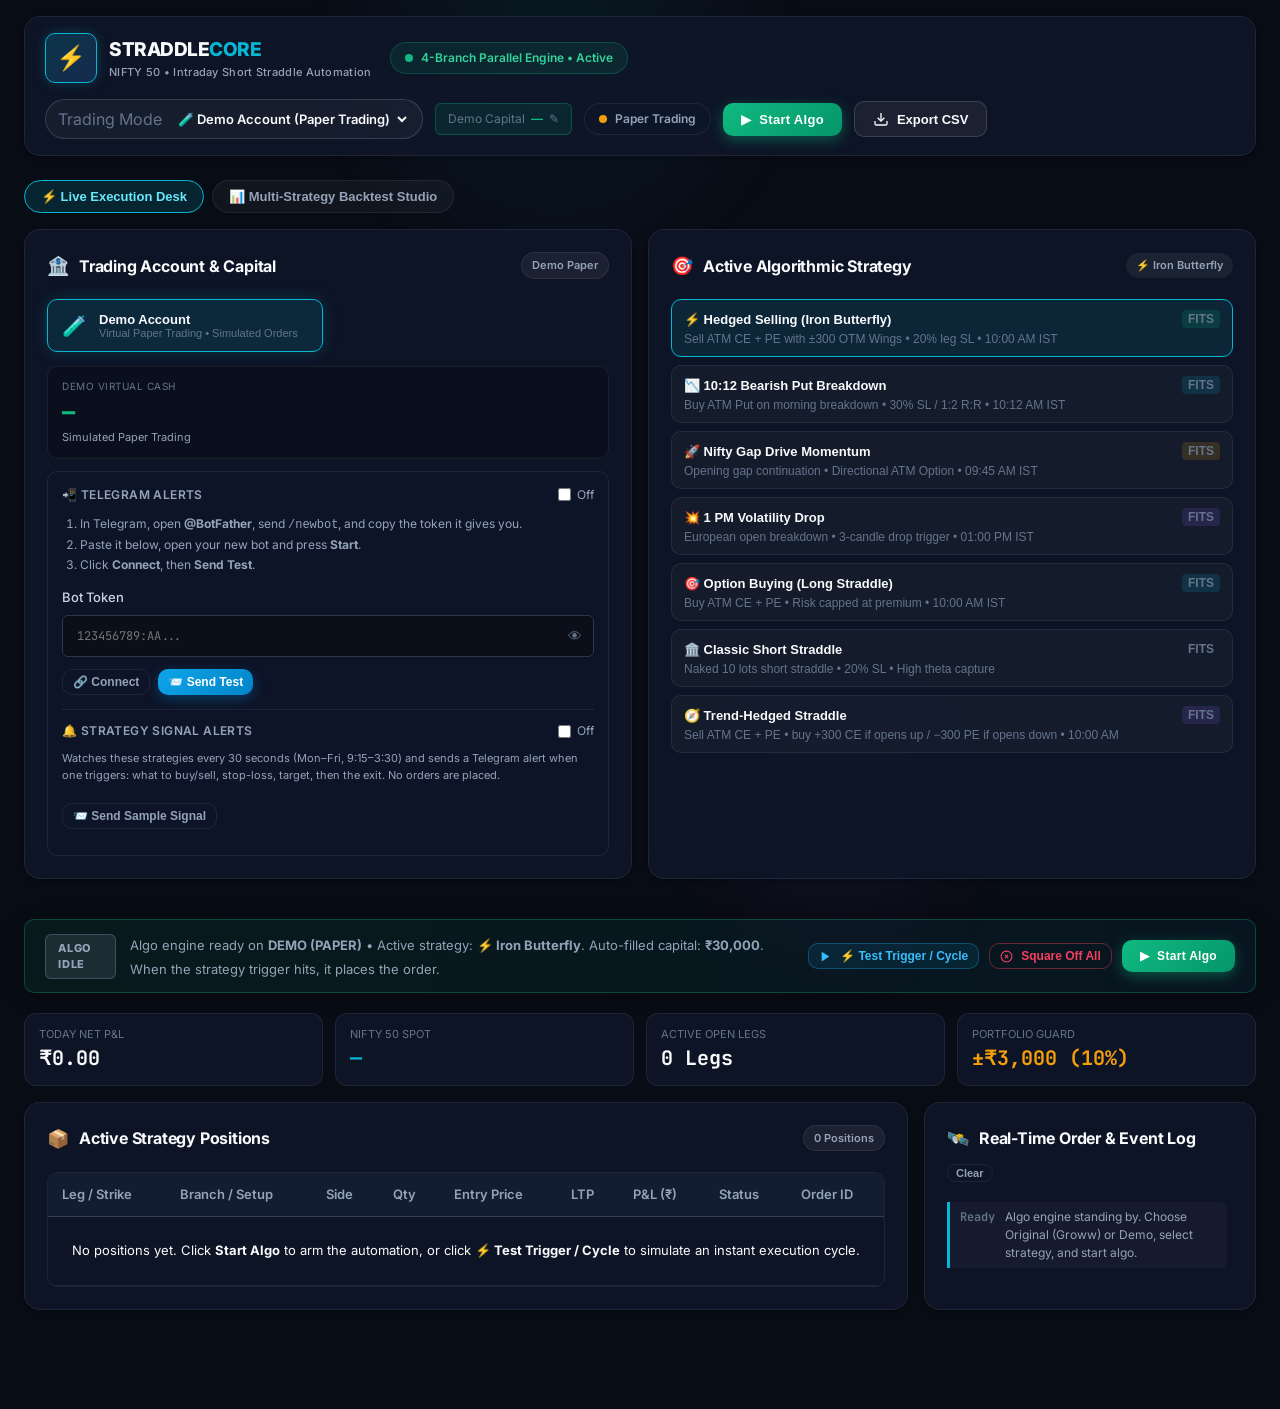
==== commit 66a28fb4: "Add Trend-Hedged Short Straddle strategy Sells the ATM straddle at 10:00 and buys one +/-300 OTM win" ====
--- a/templates/index.html
+++ b/templates/index.html
@@ -302,6 +302,13 @@
                                 </div>
                                 <span>Naked 10 lots short straddle • 20% SL • High theta capture</span>
                             </button>
+                            <button class="strategy-pick" data-mode="trend_hedged_straddle" onclick="selectLiveStrategy('trend_hedged_straddle')">
+                                <div class="pick-top">
+                                    <strong>🧭 Trend-Hedged Straddle</strong>
+                                    <span class="strat-tag tag-purple">One-Side Hedge</span>
+                                </div>
+                                <span>Sell ATM CE + PE • buy +300 CE if opens up / −300 PE if opens down • 10:00 AM</span>
+                            </button>
                         </div>
                     </div>
                 </div>
@@ -417,6 +424,7 @@
                         <option value="nifty_1pm_drop">💥 1 PM Volatility Drop</option>
                         <option value="option_buying">🎯 Option Buying (Long Straddle)</option>
                         <option value="short_straddle">🏛️ Classic Short Straddle</option>
+                        <option value="trend_hedged_straddle">🧭 Trend-Hedged Straddle</option>
                     </select>
                 </div>
                 <div class="toolbar-period-select-wrap">
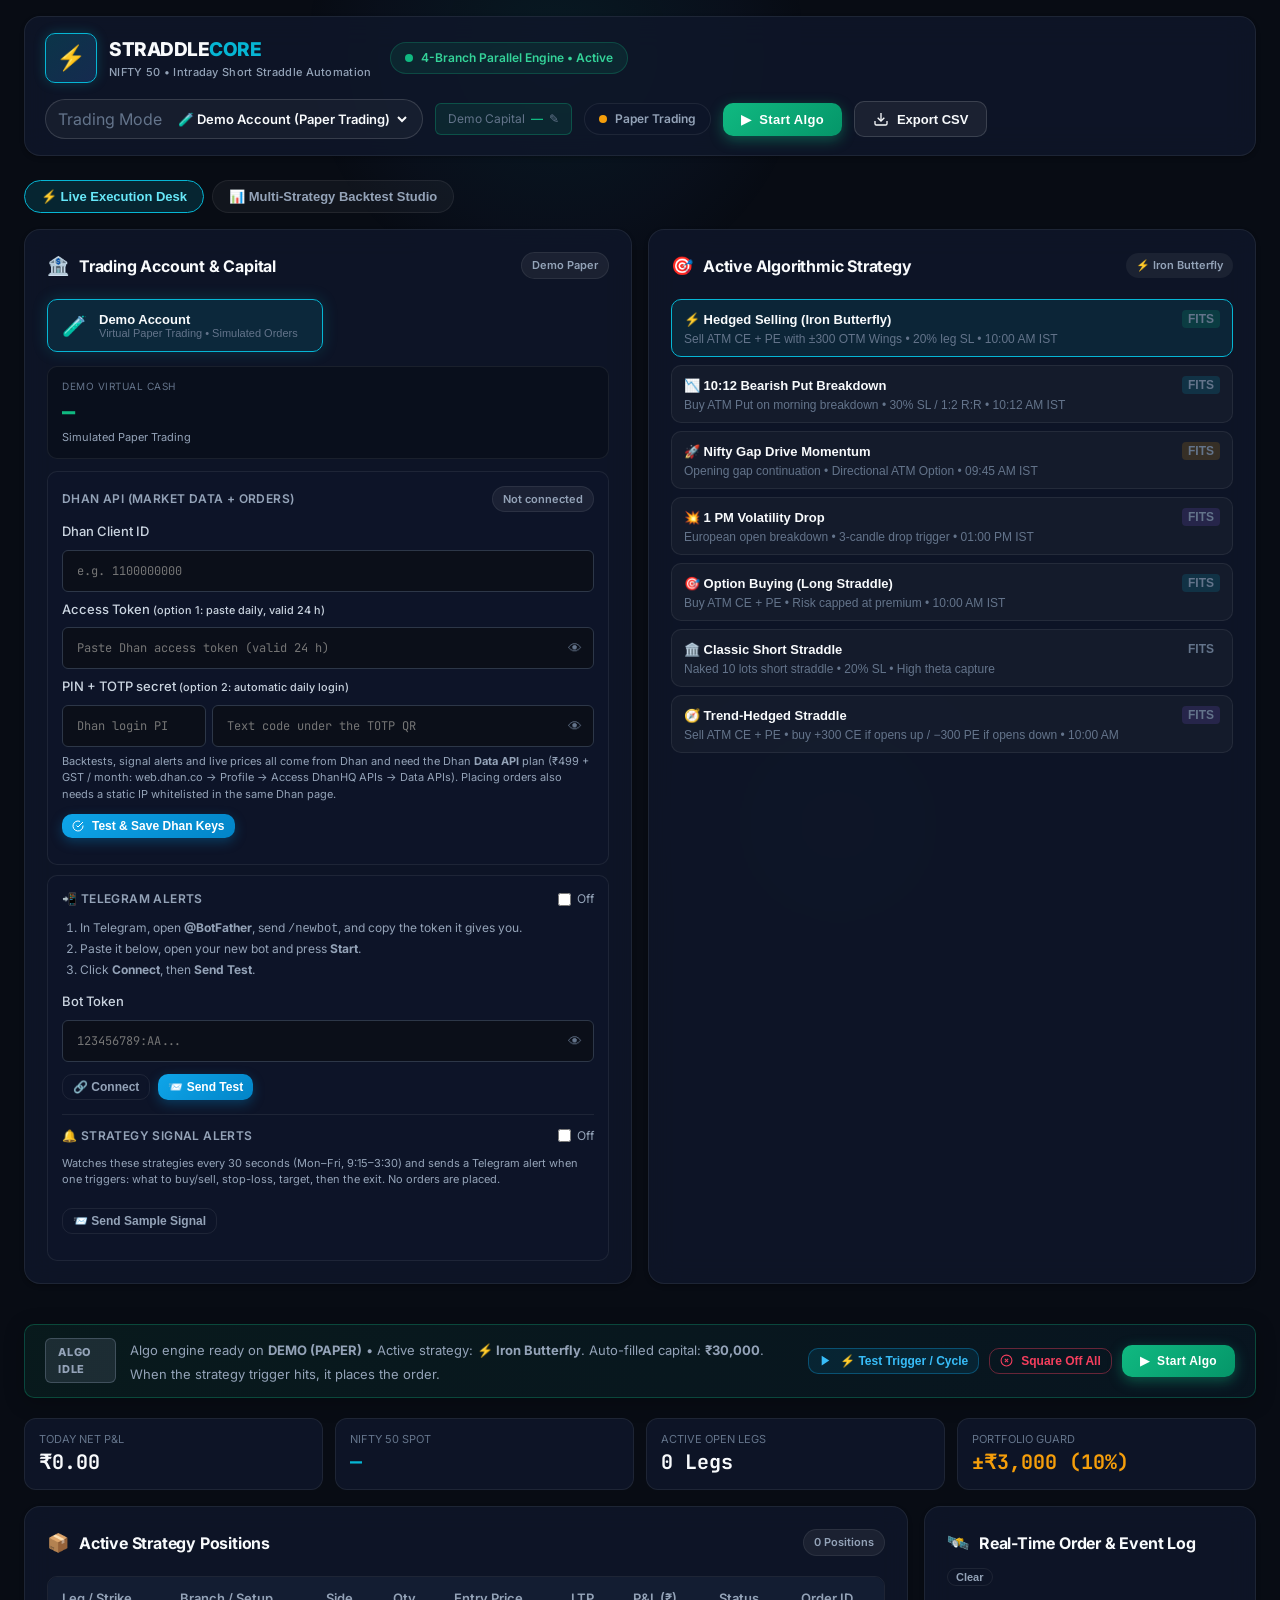
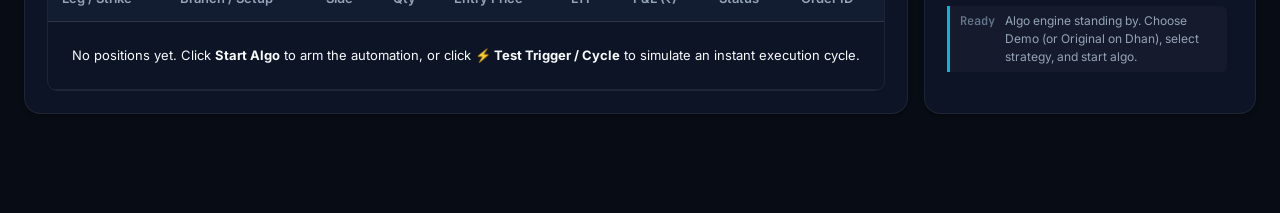
==== commit 9ae20c21: "Use Dhan as the only broker and market-data source Replace Groww, INDstocks, Kite, Yahoo Finance and" ====
--- a/templates/index.html
+++ b/templates/index.html
@@ -37,7 +37,6 @@
                     <select id="account-type-select" class="account-select" onchange="onAccountTypeChange(this.value)">
                         <option value="demo" selected>🧪 Demo Account (Paper Trading)</option>
                         <!-- Real account disabled for now: backtest + Telegram signal alerts only.
-                        <option value="original:groww">🟢 Original Account (Groww Live API)</option>
                         <option value="original:dhan">🔵 Original Account (Dhan Live API)</option>
                         -->
                     </select>
@@ -103,7 +102,7 @@
                             <button type="button" class="account-toggle-btn" id="btn-acc-original" onclick="switchAccount('original')">
                                 <span class="toggle-icon">🟢</span>
                                 <div class="toggle-text">
-                                    <strong>Original Account (Groww)</strong>
+                                    <strong>Original Account (Dhan)</strong>
                                     <small>Live API Execution • Real NSE F&O Orders</small>
                                 </div>
                             </button>
@@ -129,72 +128,54 @@
                                 </div>
                             </div>
                             <div class="bal-action-col">
-                                <button class="btn btn-sm btn-outline live-only hidden" onclick="refreshBalance()" title="Sync live balance from Groww">
+                                <button class="btn btn-sm btn-outline live-only hidden" onclick="refreshBalance()" title="Sync live balance from Dhan">
                                     <svg width="13" height="13" viewBox="0 0 24 24" fill="none" stroke="currentColor" stroke-width="2"><path d="M21.5 2v6h-6M21.34 15.57a10 10 0 1 1-.57-8.38l5.67-5.67"/></svg>
                                     <span>Sync</span>
                                 </button>
-                                <button class="btn btn-sm btn-outline live-only hidden" id="btn-toggle-keys" onclick="toggleKeysDrawer()" title="View or edit Groww API credentials">
-                                    <span>🔑 Groww Keys</span>
+                                <button class="btn btn-sm btn-outline live-only hidden" id="btn-toggle-keys" onclick="toggleKeysDrawer()" title="View or edit Dhan API keys">
+                                    <span>🔑 Dhan Keys</span>
                                 </button>
                             </div>
                         </div>
 
-                        <!-- Real account disabled for now: Groww / Dhan credentials box commented out.
-                        Groww API Credentials Collapsible Box
-                        <div id="original-keys-box" class="original-keys-box live-only hidden">
+                        <!-- Dhan API: the only broker and market-data source (backtests, signals, live prices, orders) -->
+                        <div id="dhan-keys-box" class="original-keys-box">
                             <div class="keys-box-header">
-                                <span class="keys-title" id="live-keys-title">Groww Trading API Credentials</span>
-                                <span class="badge badge-outline" id="groww-auth-badge">Not verified</span>
-                            </div>
-                            <div class="live-broker-switch">
-                                <span class="form-label" style="margin:0;">Place orders with:</span>
-                                <button type="button" class="btn btn-xs btn-outline active" id="live-broker-btn-groww" onclick="selectLiveBroker('groww')">Groww</button>
-                                <button type="button" class="btn btn-xs btn-outline" id="live-broker-btn-dhan" onclick="selectLiveBroker('dhan')">Dhan</button>
-                            </div>
-                            <div id="live-creds-dhan" class="hidden">
-                                <div class="form-group" style="margin-bottom:8px;">
-                                    <label class="form-label">Dhan Client ID</label>
-                                    <input type="text" id="live-dhan-client-id" class="form-input form-input-mono" placeholder="e.g. 1100000000">
-                                </div>
-                                <div class="form-group" style="margin-bottom:6px;">
-                                    <label class="form-label">Dhan Access Token</label>
-                                    <div class="input-with-action">
-                                        <input type="password" id="live-dhan-token" class="form-input form-input-mono" placeholder="Paste Dhan access token">
-                                        <button type="button" class="btn-toggle-eye" onclick="toggleInputMask('live-dhan-token')">👁</button>
-                                    </div>
-                                </div>
-                                <div class="bal-sub" style="margin-bottom:10px;">Orders go to Dhan. Live prices come from your saved Groww keys (Dhan Data API is a paid add-on). The token expires daily: paste a new one each morning.</div>
-                            </div>
-                            <div id="live-creds-groww">
+                                <span class="keys-title">Dhan API (market data + orders)</span>
+                                <span class="badge badge-outline" id="dhan-auth-badge">Not connected</span>
+                            </div>
                             <div class="form-group" style="margin-bottom:8px;">
-                                <label class="form-label">Groww API Key</label>
+                                <label class="form-label">Dhan Client ID</label>
+                                <input type="text" id="live-dhan-client-id" class="form-input form-input-mono" placeholder="e.g. 1100000000" autocomplete="off">
+                            </div>
+                            <div class="form-group" style="margin-bottom:8px;">
+                                <label class="form-label">Access Token <small class="text-muted">(option 1: paste daily, valid 24 h)</small></label>
                                 <div class="input-with-action">
-                                    <input type="password" id="live-groww-api-key" class="form-input form-input-mono" placeholder="Paste Groww API Key">
-                                    <button type="button" class="btn-toggle-eye" onclick="toggleInputMask('live-groww-api-key')">👁</button>
-                                </div>
-                            </div>
-                            <div class="form-group" style="margin-bottom:10px;">
-                                <label class="form-label">Groww API Secret</label>
-                                <div class="input-with-action">
-                                    <input type="password" id="live-groww-api-secret" class="form-input form-input-mono" placeholder="Paste Groww API Secret">
-                                    <button type="button" class="btn-toggle-eye" onclick="toggleInputMask('live-groww-api-secret')">👁</button>
-                                </div>
-                            </div>
+                                    <input type="password" id="live-dhan-token" class="form-input form-input-mono" placeholder="Paste Dhan access token (valid 24 h)" autocomplete="off">
+                                    <button type="button" class="btn-toggle-eye" onclick="toggleInputMask('live-dhan-token')">👁</button>
+                                </div>
+                            </div>
+                            <div class="form-group" style="margin-bottom:6px;">
+                                <label class="form-label">PIN + TOTP secret <small class="text-muted">(option 2: automatic daily login)</small></label>
+                                <div class="input-with-action" style="gap:6px;">
+                                    <input type="password" id="live-dhan-pin" class="form-input form-input-mono" placeholder="Dhan login PIN" autocomplete="off" style="max-width:9rem;">
+                                    <input type="password" id="live-dhan-totp" class="form-input form-input-mono" placeholder="Text code under the TOTP QR" autocomplete="off">
+                                    <button type="button" class="btn-toggle-eye" onclick="toggleInputMask('live-dhan-totp')">👁</button>
+                                </div>
+                            </div>
+                            <div class="bal-sub" style="margin-bottom:10px;">
+                                Backtests, signal alerts and live prices all come from Dhan and need the Dhan <b>Data API</b> plan
+                                (₹499 + GST / month: web.dhan.co → Profile → Access DhanHQ APIs → Data APIs). Placing orders also needs
+                                a static IP whitelisted in the same Dhan page.
                             </div>
                             <div class="key-actions">
-                                <button class="btn btn-sm btn-outline" id="btn-test-live-groww" onclick="testLiveBrokerKeys()">
+                                <button class="btn btn-sm btn-primary" id="btn-test-dhan" onclick="testLiveDhanKeys()">
                                     <svg width="12" height="12" viewBox="0 0 24 24" fill="none" stroke="currentColor" stroke-width="2"><path d="M22 11.08V12a10 10 0 1 1-5.93-9.14"/><polyline points="22 4 12 14.01 9 11.01"/></svg>
-                                    <span id="btn-test-live-label">Test Groww Connection</span>
+                                    <span>Test &amp; Save Dhan Keys</span>
                                 </button>
-                                <button class="btn btn-sm btn-primary" id="btn-save-live-groww" onclick="saveLiveBrokerKeys()">
-                                    <svg width="12" height="12" viewBox="0 0 24 24" fill="none" stroke="currentColor" stroke-width="2"><polyline points="20 6 9 17 4 12"/></svg>
-                                    <span>Save Credentials</span>
-                                </button>
                             </div>
                             <div id="broker-inline-msg" class="inline-msg"></div>
                         </div>
-
-                        -->
 
                         <!-- Telegram alerts (demo and live) -->
                         <div class="original-keys-box telegram-box">
@@ -319,7 +300,7 @@
                         <span class="algo-status-badge status-idle" id="algo-status-badge">ALGO IDLE</span>
                         <div class="algo-status-desc-wrap">
                             <span class="algo-status-desc" id="algo-status-desc">
-                                Algo engine ready on <strong>ORIGINAL (GROWW LIVE)</strong>. Auto-filled capital: <strong>₹30,000</strong>. When the strategy trigger hits, it places the order directly on Groww.
+                                Algo engine ready on <strong>DEMO (PAPER)</strong>. Auto-filled capital: <strong>₹30,000</strong>. Prices come from Dhan when your Dhan keys are saved.
                             </span>
                         </div>
                     </div>
@@ -406,7 +387,7 @@
                         <div class="timeline-items" id="live-event-log">
                             <div class="timeline-item">
                                 <span class="timeline-time">Ready</span>
-                                <span class="timeline-desc">Algo engine standing by. Choose Original (Groww) or Demo, select strategy, and start algo.</span>
+                                <span class="timeline-desc">Algo engine standing by. Choose Demo (or Original on Dhan), select strategy, and start algo.</span>
                             </div>
                         </div>
                     </div>
@@ -425,6 +406,7 @@
                         <option value="option_buying">🎯 Option Buying (Long Straddle)</option>
                         <option value="short_straddle">🏛️ Classic Short Straddle</option>
                         <option value="trend_hedged_straddle">🧭 Trend-Hedged Straddle</option>
+                        <option value="gold_trend_futures">🥇 Gold Mini Trend Futures (test)</option>
                     </select>
                 </div>
                 <div class="toolbar-period-select-wrap">
@@ -1018,121 +1000,6 @@
         </div>
     </div>
 
-    <!-- LIVE BROKER API CONFIGURATION MODAL (Groww & Zerodha Kite) -->
-    <div id="broker-modal-overlay" class="modal-overlay hidden" onclick="handleBrokerOverlayClick(event)">
-        <div class="modal-dialog modal-dialog-md" id="broker-modal-dialog">
-            <div class="modal-header">
-                <div>
-                    <h3 class="modal-title">⚡ Connect Real-Time Broker API</h3>
-                    <div class="modal-subtitle">Direct Institutional Order Routing & Live Intraday Option Ticks</div>
-                </div>
-                <button class="modal-close-btn" onclick="closeBrokerModal()" title="Close">&times;</button>
-            </div>
-            <div class="modal-body">
-                <!-- Broker Selection Tabs -->
-                <div class="broker-tabs">
-                    <button class="broker-tab-btn active" id="tab-broker-groww" onclick="switchBrokerTab('groww')">
-                        <span class="broker-icon">🌱</span>
-                        <div class="broker-tab-text">
-                            <strong>Groww Trading API</strong>
-                            <small>REST API & Live Option Quotes</small>
-                        </div>
-                    </button>
-                    <button class="broker-tab-btn" id="tab-broker-kite" onclick="switchBrokerTab('kite')">
-                        <span class="broker-icon">🪁</span>
-                        <div class="broker-tab-text">
-                            <strong>Zerodha Kite Connect</strong>
-                            <small>Kite Connect 3.0 API & WebSockets</small>
-                        </div>
-                    </button>
-                </div>
-
-                <!-- Live Status Banner -->
-                <div id="broker-status-alert" class="broker-alert broker-alert-idle">
-                    <div class="alert-icon">⚡</div>
-                    <div class="alert-info">
-                        <strong id="broker-alert-title">API Authentication Ready</strong>
-                        <span id="broker-alert-msg">Enter your API credentials to stream live ticks and route orders for the 4-branch straddle strategy.</span>
-                    </div>
-                </div>
-
-                <!-- Groww Config Form -->
-                <div id="form-broker-groww" class="broker-form-panel">
-                    <div class="form-group">
-                        <label class="form-label">Groww Client ID / User ID <span class="text-danger">*</span></label>
-                        <input type="text" id="groww-client-id" class="form-input" placeholder="e.g. GRW1098452">
-                    </div>
-                    <div class="form-group">
-                        <label class="form-label">Groww API Key <span class="text-danger">*</span></label>
-                        <input type="text" id="groww-api-key" class="form-input" placeholder="Paste Groww API key">
-                    </div>
-                    <div class="form-group">
-                        <label class="form-label">Groww API Secret <span class="text-danger">*</span></label>
-                        <input type="password" id="groww-api-secret" class="form-input" placeholder="Paste Groww API secret">
-                        <input type="hidden" id="groww-auth-token">
-                    </div>
-                    <div class="form-group">
-                        <label class="form-label">Execution Environment</label>
-                        <div class="radio-pill-group">
-                            <label class="radio-pill">
-                                <input type="radio" name="groww-mode" value="paper" checked>
-                                <span>Paper Trading (Live Market Ticks, Simulated Fills)</span>
-                            </label>
-                            <label class="radio-pill">
-                                <input type="radio" name="groww-mode" value="live">
-                                <span class="text-warning">Live Execution (Direct NSE Order Placement)</span>
-                            </label>
-                        </div>
-                    </div>
-                </div>
-
-                <!-- Zerodha Kite Form -->
-                <div id="form-broker-kite" class="broker-form-panel hidden">
-                    <div class="form-group">
-                        <label class="form-label">Kite Connect API Key <span class="text-danger">*</span></label>
-                        <input type="text" id="kite-api-key" class="form-input" placeholder="e.g. 7q8z9w9e9...">
-                    </div>
-                    <div class="form-group">
-                        <label class="form-label">Kite API Secret <span class="text-danger">*</span></label>
-                        <input type="password" id="kite-api-secret" class="form-input" placeholder="e.g. a1b2c3d4e5f6...">
-                    </div>
-                    <div class="form-group">
-                        <label class="form-label">Request Token / Access Token</label>
-                        <input type="password" id="kite-access-token" class="form-input" placeholder="Generated from Kite login redirect">
-                    </div>
-                    <div class="form-group">
-                        <label class="form-label">Execution Environment</label>
-                        <div class="radio-pill-group">
-                            <label class="radio-pill">
-                                <input type="radio" name="kite-mode" value="paper" checked>
-                                <span>Paper Trading (Live Market Ticks, Simulated Fills)</span>
-                            </label>
-                            <label class="radio-pill">
-                                <input type="radio" name="kite-mode" value="live">
-                                <span class="text-warning">Live Execution (Direct NSE Order Placement)</span>
-                            </label>
-                        </div>
-                    </div>
-                </div>
-            </div>
-
-            <!-- Modal Footer -->
-            <div class="modal-footer" style="justify-content: space-between;">
-                <button class="btn btn-secondary" onclick="closeBrokerModal()">Cancel</button>
-                <div style="display: flex; gap: 10px;">
-                    <button class="btn btn-outline" id="btn-test-broker" onclick="testBrokerConnection()">
-                        <svg width="14" height="14" viewBox="0 0 24 24" fill="none" stroke="currentColor" stroke-width="2"><path d="M22 11.08V12a10 10 0 1 1-5.93-9.14"/><polyline points="22 4 12 14.01 9 11.01"/></svg>
-                        <span>Test Connection</span>
-                    </button>
-                    <button class="btn btn-primary btn-glow" id="btn-save-broker" onclick="saveBrokerConfig()">
-                        <svg width="14" height="14" viewBox="0 0 24 24" fill="none" stroke="currentColor" stroke-width="2"><polyline points="20 6 9 17 4 12"/></svg>
-                        <span>Save & Enable Live Automation</span>
-                    </button>
-                </div>
-            </div>
-        </div>
-    </div>
-
     <!-- Application Script -->
     <script src="/static/js/app.js"></script>
 </body>
--- a/static/css/style.css
+++ b/static/css/style.css
@@ -1127,7 +1127,7 @@
 }
 
 /* ==========================================================================
-   Live Broker API Integration (Groww & Zerodha Kite)
+   Live Broker API Integration (Dhan)
    ========================================================================== */
 .btn-broker-live {
     background: linear-gradient(135deg, rgba(16, 185, 129, 0.18), rgba(6, 182, 212, 0.22));
@@ -2042,7 +2042,7 @@
     gap: 6px;
 }
 
-/* Groww Keys Collapsible Drawer */
+/* Dhan Keys box */
 .original-keys-box {
     background: rgba(15, 23, 42, 0.6);
     border: 1px solid var(--border-subtle);
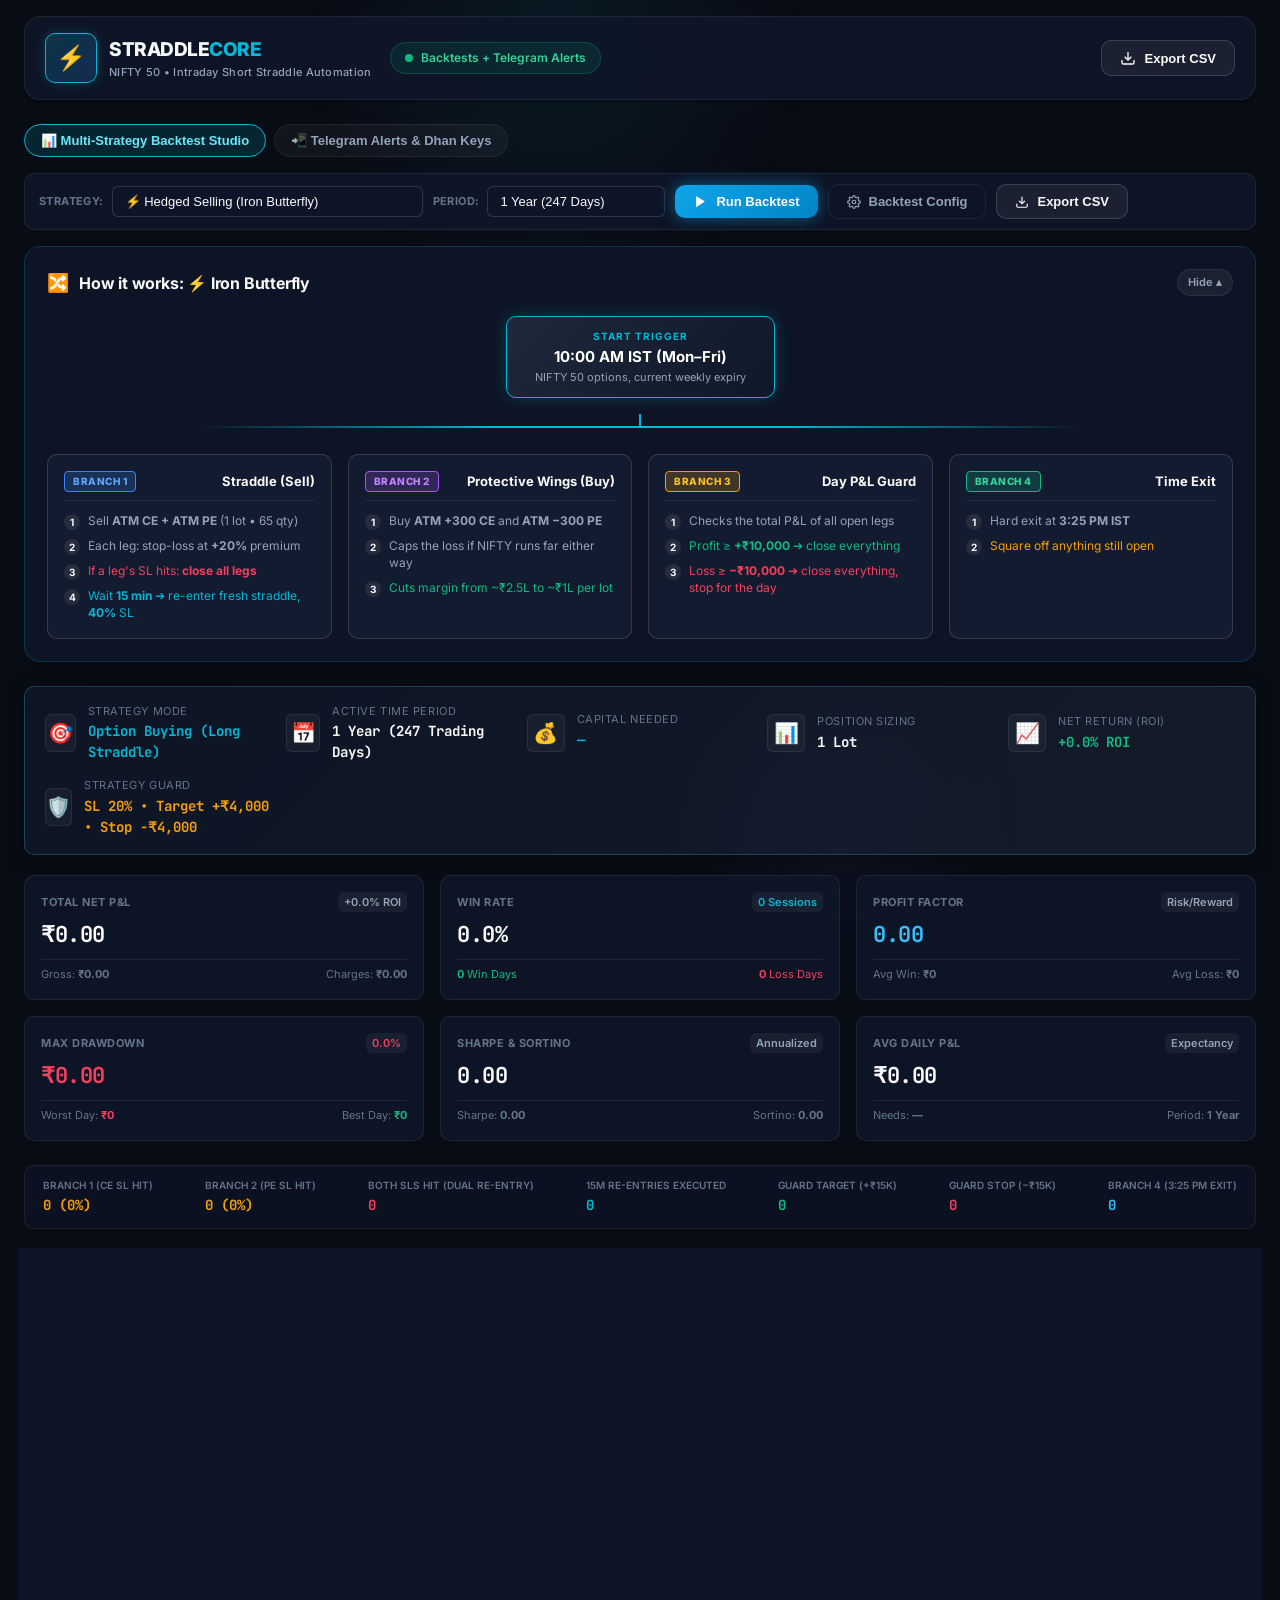
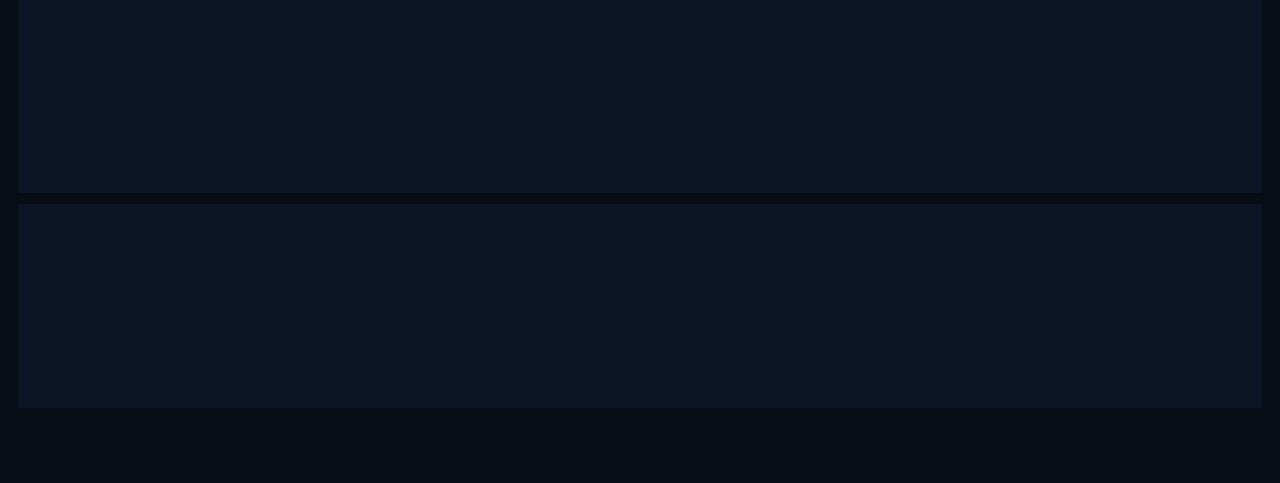
==== commit 606064a5: "Use real Dhan option prices in backtests, add live capital per lot and an EMA dashboard Backtests (r" ====
--- a/templates/index.html
+++ b/templates/index.html
@@ -28,10 +28,12 @@
                 </div>
                 <div class="strategy-badge">
                     <span class="status-dot pulse-green"></span>
-                    <span>4-Branch Parallel Engine • Active</span>
+                    <span>Backtests + Telegram Alerts</span>
                 </div>
             </div>
             <div class="header-right">
+                <!-- LIVE TRADING DISABLED: backtest + Telegram alerts only. Remove style="display:none" to bring back. -->
+                <div style="display:none">
                 <div class="account-selector-wrap">
                     <span class="pill-label">Trading Mode</span>
                     <select id="account-type-select" class="account-select" onchange="onAccountTypeChange(this.value)">
@@ -41,13 +43,6 @@
                         -->
                     </select>
                 </div>
-                <div class="balance-pill" id="balance-pill" title="Click to edit demo capital" onclick="onBalancePillClick()">
-                    <span class="pill-label" id="header-balance-label">Demo Capital</span>
-                    <span class="pill-val text-success" id="header-balance-val">—</span>
-                    <span class="pill-edit-icon" id="header-balance-edit">✎</span>
-                    <input type="text" id="header-capital-input" class="pill-input hidden" placeholder="e.g. 50k or 1L"
-                           onkeydown="onCapitalInputKey(event)" onblur="saveDemoCapital()" onclick="event.stopPropagation()">
-                </div>
                 <div class="broker-status-pill" id="broker-status-pill" onclick="toggleKeysDrawer()">
                     <span class="status-dot pulse-amber" id="broker-dot"></span>
                     <span id="broker-status-text">Paper Trading</span>
@@ -58,6 +53,8 @@
                     <span id="algo-btn-icon">▶</span>
                     <span id="algo-btn-text">Start Algo</span>
                 </button>
+                </div>
+                <!-- /LIVE TRADING DISABLED -->
                 
                 <button id="export-csv-btn" class="btn btn-secondary" onclick="exportCSV()">
                     <svg width="16" height="16" viewBox="0 0 24 24" fill="none" stroke="currentColor" stroke-width="2"><path d="M21 15v4a2 2 0 0 1-2 2H5a2 2 0 0 1-2-2v-4"/><polyline points="7 10 12 15 17 10"/><line x1="12" y1="15" x2="12" y2="3"/></svg>
@@ -69,28 +66,29 @@
         <!-- Main Content Body -->
         <main class="app-main">
             <div class="studio-tabs">
-                <button class="studio-tab active" id="tab-live-desk" onclick="switchStudioTab('live')">
-                    <span>⚡ Live Execution Desk</span>
-                </button>
-                <button class="studio-tab" id="tab-backtest-studio" onclick="switchStudioTab('backtest')">
+                <!-- ⚡ Live Execution Desk disabled for now: this tab only shows Telegram alerts + Dhan keys. -->
+                <button class="studio-tab active" id="tab-backtest-studio" onclick="switchStudioTab('backtest')">
                     <span>📊 Multi-Strategy Backtest Studio</span>
                 </button>
-            </div>
-
-            <section id="live-desk-panel" class="live-desk">
-                <div class="live-top-grid">
+                <button class="studio-tab" id="tab-live-desk" onclick="switchStudioTab('live')">
+                    <span>📲 Telegram Alerts &amp; Dhan Keys</span>
+                </button>
+            </div>
+
+            <section id="live-desk-panel" class="live-desk hidden">
+                <div class="live-top-grid" style="grid-template-columns: 1fr;">
                     <!-- ACCOUNT & CAPITAL CARD -->
                     <div class="section-card live-account-card">
                         <div class="section-header">
                             <div class="section-title-wrap">
                                 <span class="section-icon">🏦</span>
-                                <h2 class="section-title">Trading Account & Capital</h2>
+                                <h2 class="section-title">Trading Account</h2>
                             </div>
                             <span class="badge badge-outline" id="live-account-badge">Demo Paper</span>
                         </div>
 
-                        <!-- Account Switcher Buttons -->
-                        <div class="account-toggle-group">
+                        <!-- Account Switcher Buttons (LIVE TRADING DISABLED) -->
+                        <div class="account-toggle-group" style="display:none">
                             <button type="button" class="account-toggle-btn active" id="btn-acc-demo" onclick="switchAccount('demo')">
                                 <span class="toggle-icon">🧪</span>
                                 <div class="toggle-text">
@@ -107,35 +105,6 @@
                                 </div>
                             </button>
                             -->
-                        </div>
-
-                        <!-- Balances & Auto-Filled Capital Row -->
-                        <div class="account-balance-boxes">
-                            <div class="bal-box bal-primary">
-                                <span class="bal-label" id="live-bal-title">Demo Virtual Cash</span>
-                                <div class="bal-val" id="live-balance-value">—</div>
-                                <span class="bal-sub" id="live-bal-ucc">Simulated Paper Trading</span>
-                            </div>
-                            <div class="bal-box bal-secondary live-only hidden">
-                                <span class="bal-label">Allocated Algo Capital</span>
-                                <div class="bal-val text-cyan" id="live-capital-value">—</div>
-                                <span class="bal-sub" id="live-capital-sub">Uses full demo cash</span>
-                                <div class="alloc-controls">
-                                    <button type="button" class="btn btn-xs btn-outline" id="btn-alloc-custom" onclick="startCustomAllocation()">✎ Custom</button>
-                                    <button type="button" class="btn btn-xs btn-outline" id="btn-alloc-full" onclick="setAllocation('full')">Use Full Funds</button>
-                                    <input type="text" id="alloc-custom-input" class="form-input form-input-mono alloc-input hidden" placeholder="e.g. 40k"
-                                           onkeydown="onAllocInputKey(event)" onblur="saveCustomAllocation()">
-                                </div>
-                            </div>
-                            <div class="bal-action-col">
-                                <button class="btn btn-sm btn-outline live-only hidden" onclick="refreshBalance()" title="Sync live balance from Dhan">
-                                    <svg width="13" height="13" viewBox="0 0 24 24" fill="none" stroke="currentColor" stroke-width="2"><path d="M21.5 2v6h-6M21.34 15.57a10 10 0 1 1-.57-8.38l5.67-5.67"/></svg>
-                                    <span>Sync</span>
-                                </button>
-                                <button class="btn btn-sm btn-outline live-only hidden" id="btn-toggle-keys" onclick="toggleKeysDrawer()" title="View or edit Dhan API keys">
-                                    <span>🔑 Dhan Keys</span>
-                                </button>
-                            </div>
                         </div>
 
                         <!-- Dhan API: the only broker and market-data source (backtests, signals, live prices, orders) -->
@@ -231,8 +200,8 @@
                         </div>
                     </div>
 
-                    <!-- MULTI-STRATEGY SELECTION CARD -->
-                    <div class="section-card">
+                    <!-- MULTI-STRATEGY SELECTION CARD (LIVE TRADING DISABLED) -->
+                    <div class="section-card" style="display:none">
                         <div class="section-header">
                             <div class="section-title-wrap">
                                 <span class="section-icon">🎯</span>
@@ -294,6 +263,8 @@
                     </div>
                 </div>
 
+                <!-- LIVE TRADING DISABLED: algo bar, live KPIs, positions and order log are hidden. -->
+                <div style="display:none">
                 <!-- Live Algo Automation Execution Bar -->
                 <div class="algo-execution-bar" id="algo-execution-bar">
                     <div class="algo-bar-left">
@@ -392,17 +363,20 @@
                         </div>
                     </div>
                 </div>
+            </div>
+                <!-- /LIVE TRADING DISABLED -->
             </section>
 
-            <div id="backtest-studio-panel" class="hidden">
+            <div id="backtest-studio-panel">
             <div class="backtest-toolbar">
                 <div class="toolbar-strategy-select-wrap">
                     <span class="toolbar-label">Strategy:</span>
                     <select id="bt-quick-strategy" class="form-select toolbar-select" onchange="onQuickStrategySelect(this.value)">
                         <option value="hedged_selling" selected>⚡ Hedged Selling (Iron Butterfly)</option>
-                        <option value="nifty_10_12_put">📉 10:12 Bearish Put Breakdown</option>
+                        <option value="nifty_10_12_put">📈 First Candle Breakout (All Day, SL 15 / TP 15)</option>
                         <option value="nifty_gap_drive">🚀 Nifty Gap Drive Momentum</option>
                         <option value="nifty_1pm_drop">💥 1 PM Volatility Drop</option>
+                        <option value="nifty_orb_945">📐 First Candle Breakout (by 9:45, 1:2)</option>
                         <option value="option_buying">🎯 Option Buying (Long Straddle)</option>
                         <option value="short_straddle">🏛️ Classic Short Straddle</option>
                         <option value="trend_hedged_straddle">🧭 Trend-Hedged Straddle</option>
@@ -438,15 +412,15 @@
                 <div class="section-header arch-toggle" onclick="toggleArchitecture()" title="Show / hide strategy explanation">
                     <div class="section-title-wrap">
                         <span class="section-icon">🔀</span>
-                        <h2 class="section-title">Automated Multi-Branch Strategy Architecture</h2>
-                    </div>
-                    <span class="badge badge-outline" id="arch-toggle-label">Show ▾</span>
-                </div>
-                <div id="arch-body" class="hidden">
+                        <h2 class="section-title" id="arch-title">How this strategy works</h2>
+                    </div>
+                    <span class="badge badge-outline" id="arch-toggle-label">Hide ▴</span>
+                </div>
+                <div id="arch-body">
                 
                 <div class="flowchart-container">
                     <!-- Root Node -->
-                    <div class="flow-root-node">
+                    <div class="flow-root-node" id="arch-root">
                         <div class="node-badge">START TRIGGER</div>
                         <div class="node-title">10:00 AM IST (Mon-Fri)</div>
                         <div class="node-desc">Underlying: NIFTY 50 Options (Current Weekly Expiry)</div>
@@ -459,7 +433,7 @@
                     </div>
 
                     <!-- 4 Parallel Branches Grid -->
-                    <div class="branches-grid">
+                    <div class="branches-grid" id="arch-branches">
                         <!-- Branch 1 -->
                         <div class="branch-card branch-ce">
                             <div class="branch-header">
@@ -574,7 +548,7 @@
                     <div class="spinner"></div>
                     <div class="loading-text">
                         <strong id="loading-title">Executing Multi-Period Intraday Backtest...</strong>
-                        <span id="loading-subtitle">Simulating 1-second/5-minute path, Black-Scholes Greeks, leg stop-loss triggers & re-entries</span>
+                        <span id="loading-subtitle">Replaying real Dhan NIFTY and option candles: entries, stop-losses, targets and re-entries</span>
                     </div>
                 </div>
             </div>
@@ -598,15 +572,16 @@
                 <div class="active-config-item">
                     <span class="active-config-icon">💰</span>
                     <div class="active-config-info">
-                        <span class="active-config-label">Configured Capital</span>
-                        <strong class="active-config-value text-cyan" id="bar-capital-val">₹40,000</strong>
+                        <span class="active-config-label">Capital Needed</span>
+                        <strong class="active-config-value text-cyan" id="bar-capital-val">—</strong>
+                        <small class="active-config-sub" id="bar-capital-sub"></small>
                     </div>
                 </div>
                 <div class="active-config-item">
                     <span class="active-config-icon">📊</span>
                     <div class="active-config-info">
                         <span class="active-config-label">Position Sizing</span>
-                        <strong class="active-config-value" id="bar-lots-val">Auto-Sized by Capital</strong>
+                        <strong class="active-config-value" id="bar-lots-val">1 Lot</strong>
                     </div>
                 </div>
                 <div class="active-config-item">
@@ -626,6 +601,8 @@
             </div>
 
             <!-- KPI Summary Cards Grid -->
+            <div id="real-data-banner" class="real-data-banner hidden"></div>
+
             <section class="kpi-grid">
                 <div class="kpi-card" id="kpi-net-pnl">
                     <div class="kpi-top">
@@ -694,7 +671,7 @@
                     </div>
                     <div class="kpi-value" id="val-avg-daily">₹0.00</div>
                     <div class="kpi-footer">
-                        <span>Capital: <strong id="val-capital-used">₹5,00,000</strong></span>
+                        <span>Needs: <strong id="val-capital-used">—</strong></span>
                         <span>Period: <strong id="val-period-used">1 Year</strong></span>
                     </div>
                 </div>
@@ -825,7 +802,7 @@
             <div class="modal-header">
                 <div>
                     <h3 class="modal-title">⚙️ Backtest Configuration</h3>
-                    <div class="modal-subtitle">Lots, risk &amp; execution settings</div>
+                    <div class="modal-subtitle">Lots, slippage, stop-loss &amp; guard settings</div>
                 </div>
                 <button class="modal-close-btn" onclick="closeConfigModal()" title="Close">&times;</button>
             </div>
@@ -833,36 +810,21 @@
             <!-- Modal Body -->
             <div class="modal-body">
                 <div class="modal-context-line" id="modal-context-line">
-                    <!-- Filled by JS: strategy & period from toolbar, capital from header -->
+                    <!-- Filled by JS: strategy & period from the toolbar -->
                 </div>
 
                 <!-- 2. Out-of-sample Toggle -->
                 <div class="form-group-checkbox">
                     <label class="toggle-label">
-                        <input type="checkbox" id="cfg-exclude-last-30">
+                        <input type="checkbox" id="cfg-exclude-last-30" autocomplete="off">
                         <span class="toggle-text">Exclude recent 30 days (Out-of-sample forward test)</span>
                     </label>
-                </div>
-
-                <!-- 4. Position Sizing Mode -->
-                <div class="form-group">
-                    <label class="form-label">Position Sizing & Lot Calculation</label>
-                    <div class="radio-pill-group">
-                        <label class="radio-pill">
-                            <input type="radio" name="cfg-sizing-mode" value="auto_capital" checked onchange="updateCapitalPreview()">
-                            <span><strong>Auto-Scale by Capital</strong> (lots sized from your capital)</span>
-                        </label>
-                        <label class="radio-pill">
-                            <input type="radio" name="cfg-sizing-mode" value="fixed_lots" onchange="updateCapitalPreview()">
-                            <span><strong>Fixed Lots Rule</strong> (Always fixed lots below)</span>
-                        </label>
-                    </div>
                 </div>
 
                 <!-- 5. Strategy Parameters Grid (Simple & Visible) -->
                 <div class="form-grid-2">
                     <div class="form-group">
-                        <label class="form-label" for="cfg-initial-lots">Lots Traded (CE & PE)</label>
+                        <label class="form-label" for="cfg-initial-lots">Lots per Leg</label>
                         <input type="number" id="cfg-initial-lots" class="form-input" value="1" min="1" max="100" oninput="onLotsEdited()">
                     </div>
                     <div class="form-group">
@@ -883,11 +845,11 @@
                     </div>
                     <div class="form-group">
                         <label class="form-label" for="cfg-pl-target">P&L Guard Target (₹)</label>
-                        <input type="number" id="cfg-pl-target" class="form-input" value="15000" step="1000">
+                        <input type="number" id="cfg-pl-target" class="form-input" value="10000" step="500" oninput="guardEdited = true">
                     </div>
                     <div class="form-group">
                         <label class="form-label" for="cfg-pl-stop">P&L Guard Stop (₹)</label>
-                        <input type="number" id="cfg-pl-stop" class="form-input" value="-15000" step="1000">
+                        <input type="number" id="cfg-pl-stop" class="form-input" value="-10000" step="500" oninput="guardEdited = true">
                     </div>
                 </div>
 
@@ -897,10 +859,8 @@
 
                 <!-- Live Configuration Summary Banner -->
                 <div class="modal-summary-card" id="modal-summary-card">
-                    <div class="summary-label">Simulation Summary</div>
-                    <div class="summary-text" id="modal-summary-text">
-                        Running <strong>1 Year</strong> backtest with <strong>₹5,00,000</strong> capital trading <strong>10 Lots</strong> CE & PE.
-                    </div>
+                    <div class="summary-label">Capital this set needs</div>
+                    <div class="summary-text" id="modal-summary-text">Checking with Dhan…</div>
                 </div>
             </div>
 
@@ -968,27 +928,35 @@
                 <!-- Leg Breakdown Table -->
                 <div class="leg-breakdown-box">
                     <h4 class="box-title">Positions Executed in this Automation</h4>
+                    <div class="sub-table-wrap">
                     <table class="data-table sub-table">
                         <thead>
                             <tr>
                                 <th>Position / Leg</th>
                                 <th>Branch</th>
-                                <th>Quantity</th>
+                                <th>Side</th>
+                                <th>Qty</th>
+                                <th>Entry Time</th>
                                 <th>Entry Premium</th>
+                                <th title="Entry premium × quantity: paid for a buy, received for a sell">Entry Value (₹)</th>
                                 <th>Exit Premium</th>
+                                <th title="Exit premium × quantity">Exit Value (₹)</th>
+                                <th>Exit Time</th>
                                 <th>Exit Reason</th>
-                                <th>Net P&L (₹)</th>
+                                <th>P&L (₹)</th>
                             </tr>
                         </thead>
                         <tbody id="day-positions-tbody">
                             <!-- Dynamic -->
                         </tbody>
+                        <tfoot id="day-positions-tfoot"></tfoot>
                     </table>
+                    </div>
                 </div>
 
                 <!-- Event Timeline Log -->
                 <div class="timeline-box">
-                    <h4 class="box-title">Chronological Automation Events</h4>
+                    <h4 class="box-title">Automation Events (latest first)</h4>
                     <div class="timeline-items" id="day-timeline-items">
                         <!-- Dynamic -->
                     </div>
--- a/static/css/style.css
+++ b/static/css/style.css
@@ -830,7 +830,7 @@
 }
 
 .modal-dialog-lg {
-    max-width: 880px;
+    max-width: min(1240px, 96vw);
 }
 
 @keyframes modalSlide {
@@ -1354,6 +1354,13 @@
     font-family: var(--font-mono);
 }
 
+.active-config-sub {
+    display: block;
+    font-size: 11px;
+    color: var(--text-muted);
+    margin-top: 2px;
+}
+
 /* Capital Quick Presets */
 .capital-presets {
     display: flex;
@@ -2177,3 +2184,27 @@
     left: 16px;
     max-width: calc(100cqw - 48px);
 }
+
+/* Session audit: totals under the positions table */
+.sub-table tfoot .totals-row td {
+    border-top: 1px solid var(--border-color, rgba(255, 255, 255, 0.12));
+    font-size: 12px;
+    padding-top: 8px;
+    padding-bottom: 8px;
+}
+
+/* Real-data status above the KPI cards */
+.real-data-banner { margin: 0 0 14px; padding: 10px 14px; border-radius: 10px; font-size: 13px; line-height: 1.5; border: 1px solid; }
+.real-data-banner.ok { background: rgba(16, 185, 129, 0.08); border-color: rgba(16, 185, 129, 0.35); color: #a7f3d0; }
+.real-data-banner.pending { background: rgba(245, 158, 11, 0.08); border-color: rgba(245, 158, 11, 0.35); color: #fde68a; }
+.real-data-banner.error { background: rgba(239, 68, 68, 0.08); border-color: rgba(239, 68, 68, 0.35); color: #fecaca; }
+
+/* Session audit: table scrolls sideways inside its box; thin scrollbars that don't cover data */
+.sub-table-wrap { overflow-x: auto; width: 100%; }
+.sub-table-wrap .sub-table { min-width: 100%; }
+.sub-table td, .sub-table th { white-space: nowrap; }
+#day-modal-dialog .modal-body { overflow-x: hidden; scrollbar-width: thin; scrollbar-color: rgba(148, 163, 184, 0.35) transparent; padding-right: 16px; }
+.sub-table-wrap { scrollbar-width: thin; scrollbar-color: rgba(148, 163, 184, 0.35) transparent; }
+#day-modal-dialog .modal-body::-webkit-scrollbar, .sub-table-wrap::-webkit-scrollbar { width: 6px; height: 6px; }
+#day-modal-dialog .modal-body::-webkit-scrollbar-thumb, .sub-table-wrap::-webkit-scrollbar-thumb { background: rgba(148, 163, 184, 0.35); border-radius: 6px; }
+#day-modal-dialog .modal-body::-webkit-scrollbar-track, .sub-table-wrap::-webkit-scrollbar-track { background: transparent; }
